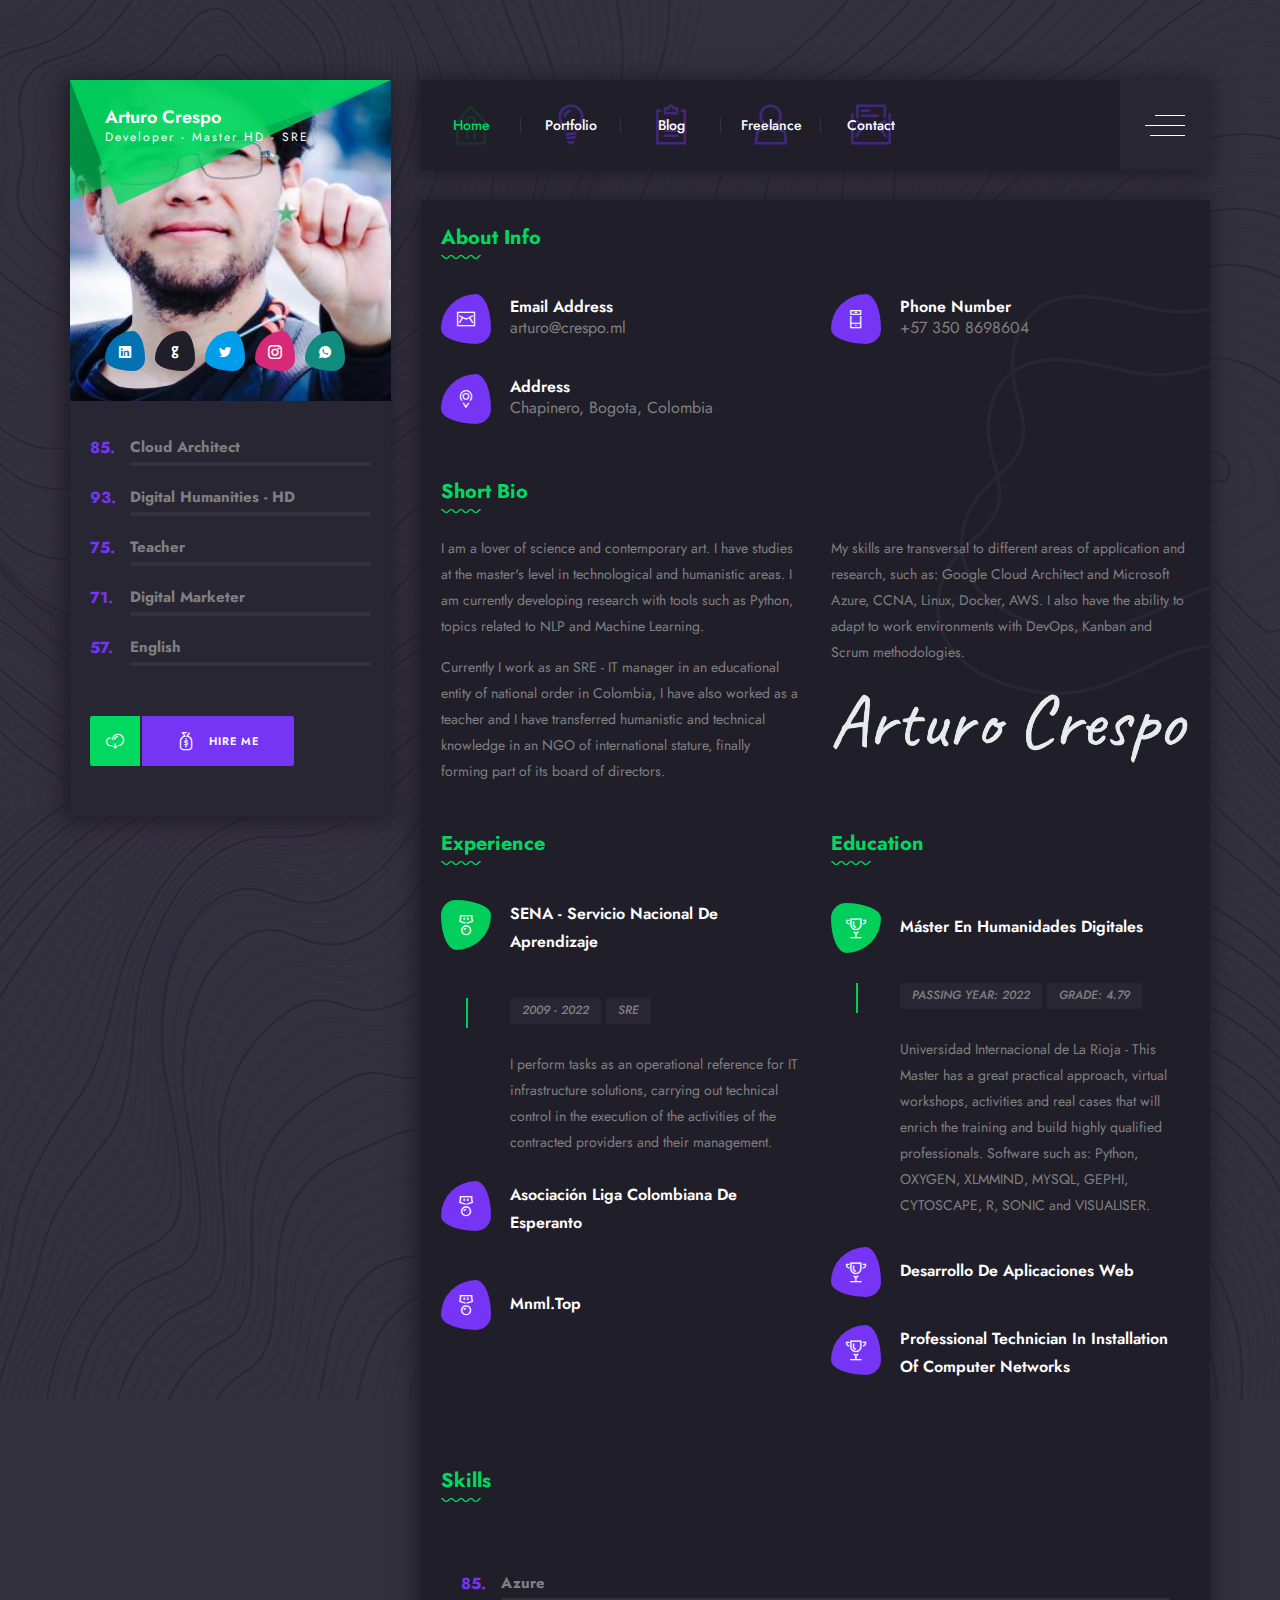
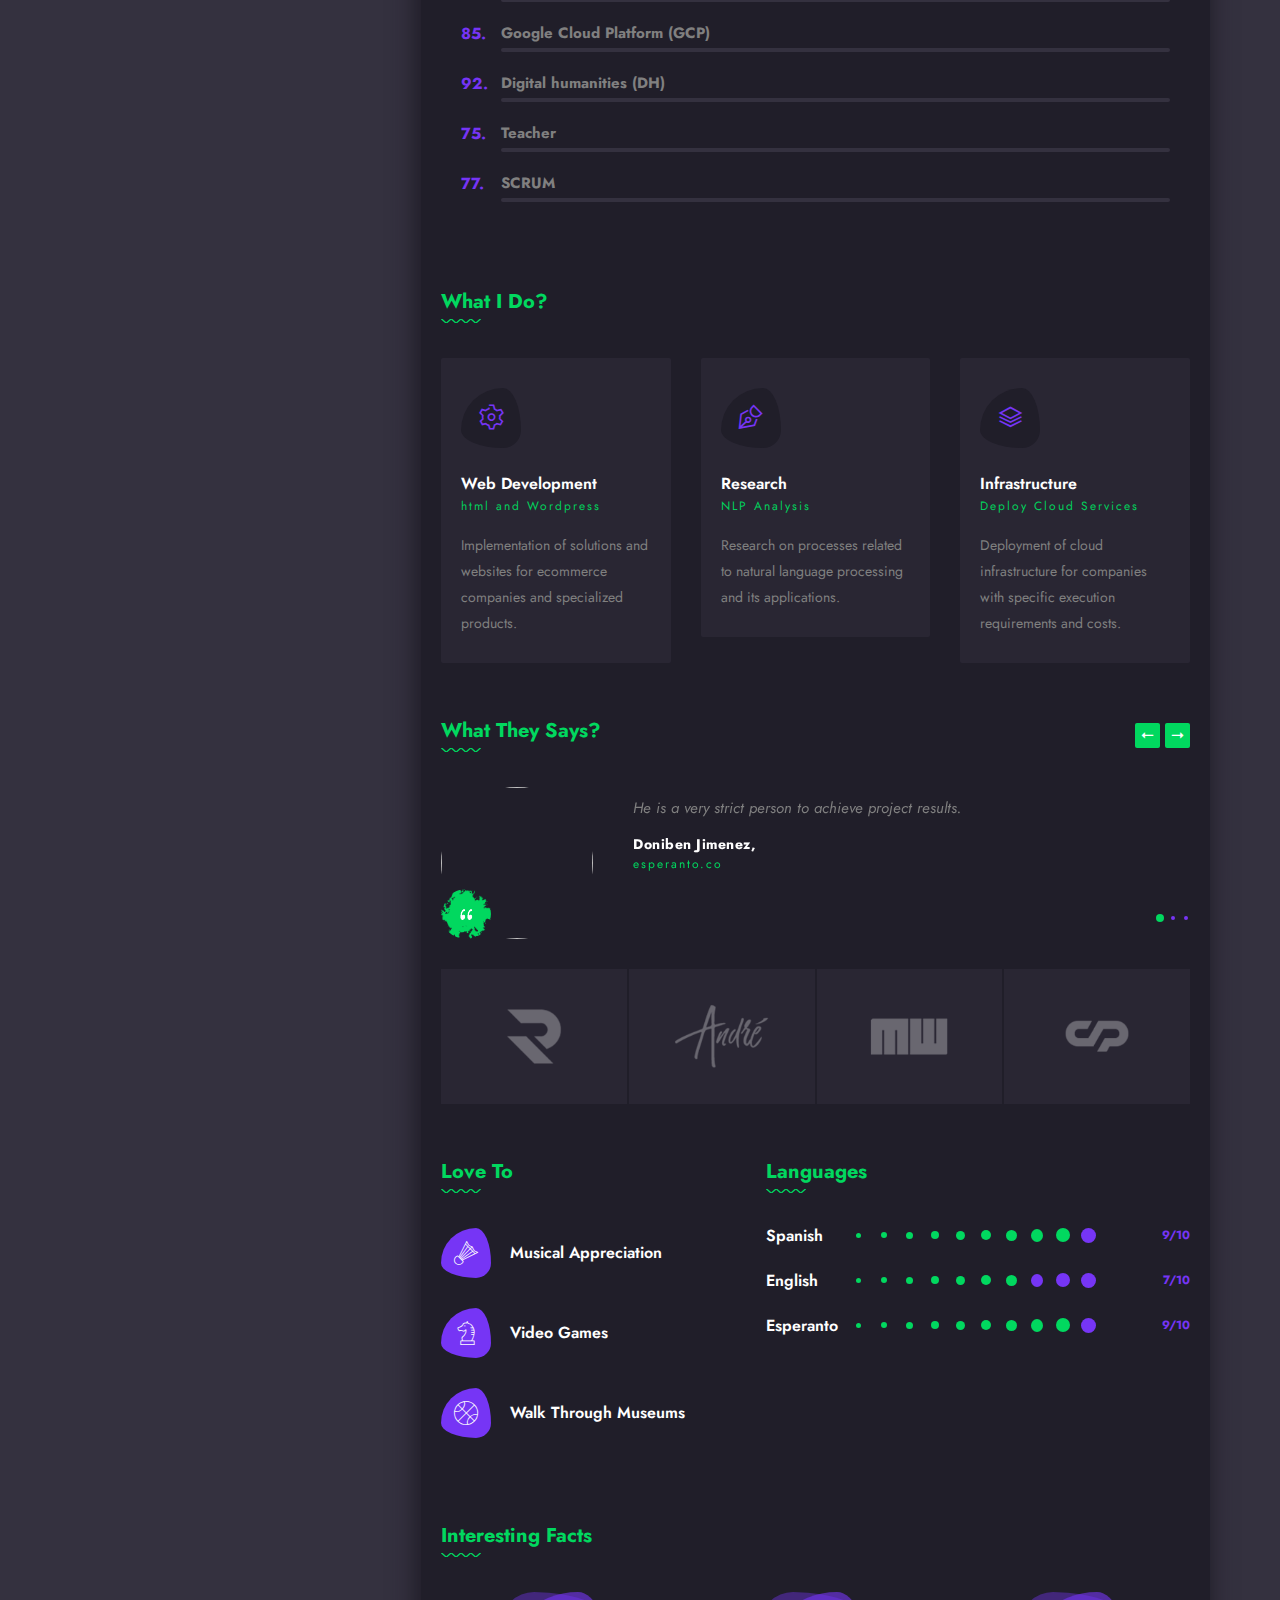
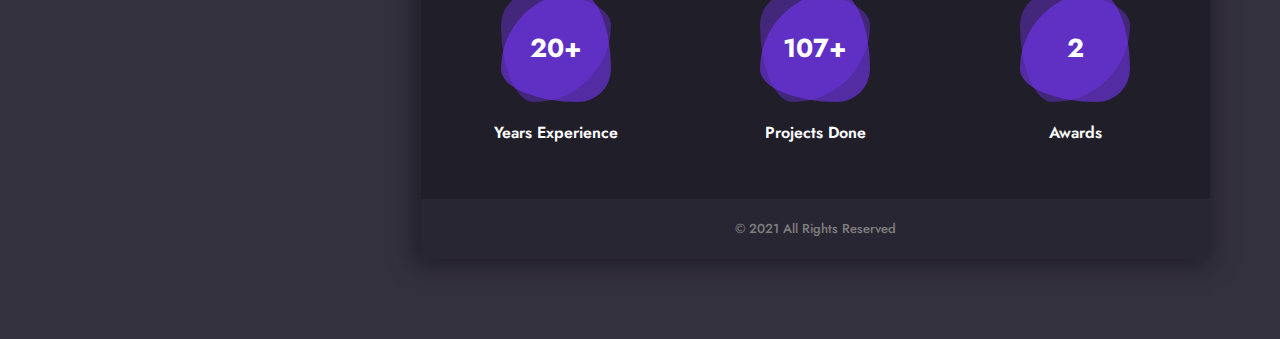
==== index.html @ e8191301 "tria" ====
<!DOCTYPE html>
<html lang="en">

<head>
    <title>Arturo Crespo - Resume - CV</title>
    <meta charset="UTF-8">
    <meta name="viewport" content="width=device-width">
    <meta name="description"
        content="Curriculum Vitae of Arturo Crespo, lover of popular science, the humanities and the social sciences; enthusiastic about teaching and pedagogy. Interested in contemporary art and its development in electronic media. Esperanto learning enthusiast. Every day I explore about: technology, music, auteur cinema, marketing and minimalism. Fascinated by all topics related to astronomy.">
    <meta name="robots" content="follow, index, max-snippet:-1, max-video-preview:-1, max-image-preview:large" />
    <meta property="og:locale" content="en" />
    <meta property="og:type" content="profile" />
    <meta property="og:title" content="Arturo Crespo - Resume - CV" />
    <meta property="og:description" content="Curriculum Vitae of Arturo Crespo, lover of popular science" />
    <meta property="og:url" content="https://arturocrespo.com" />
    <meta property="og:site_name" content="arturocrespo.com" />
    <meta property="profile:username" content="arthurocrates" />
    <meta property="profile:first_name" content="Arturo" />
    <meta property="og:updated_time" content="2021-12-30T19:10:30-05:00" />
    <meta property="og:image" content="https://arturocrespo.com/assets/images/home_01/arturocrespo.jpg" />
    <meta property="og:image:secure_url" content="https://arturocrespo.com/assets/images/home_01/arturocrespo.jpg" />
    <meta property="og:image:width" content="720" />
    <meta property="og:image:height" content="960" />
    <meta property="og:image:alt" content="Arturo Crespo" />
    <meta property="og:image:type" content="image/jpeg" />
    <meta name="twitter:card" content="summary_large_image" />
    <meta name="twitter:title" content="Arturo Crespo - Resume - CV" />
    <meta name="twitter:description" content="Curriculum Vitae of Arturo Crespo, lover of popular science" />
    <meta name="twitter:site" content="@arthurocrates" />
    <meta name="twitter:creator" content="@arthurocrates" />
    <meta name="twitter:image" content="https://arturocrespo.com/assets/images/home_01/arturocrespo.jpg" />
    <meta name="twitter:label1" content="Tiempo de lectura" />
    <meta name="twitter:data1" content="3 minutos" />

    <!-- Start Include All CSS -->
    <link rel="stylesheet" href="assets/css/bootstrap.css" />
    <link rel="stylesheet" href="assets/css/animate.css" />
    <link rel="stylesheet" href="assets/css/stroke-gap-icons.css" />
    <link rel="stylesheet" href="assets/css/icofont.css" />
    <link rel="stylesheet" href="assets/css/flaticon.css" />
    <link rel="stylesheet" href="assets/css/Interest.css">
    <link rel="stylesheet" href="assets/css/owl.carousel.min.css">
    <link rel="stylesheet" href="assets/css/owl.theme.default.min.css">
    <link rel="stylesheet" href="assets/css/lightslider.css">
    <link rel="stylesheet" href="assets/css/jquery.mCustomScrollbar.css">
    <link rel="stylesheet" href="assets/css/preset.css" />
    <link rel="stylesheet" href="assets/css/ignore_for_wp.css" />
    <link rel="stylesheet" href="assets/css/theme.css" />
    <link rel="stylesheet" href="assets/css/responsive.css" />
    <link rel="stylesheet" href="assets/css/light.css" />
    <!-- End Include All CSS -->

    <!-- Favicon Icon -->
    <link rel="icon" type="image/png" href="assets/images/favicon.png">
    <!-- Favicon Icon -->
</head>

<body class="dark">
    <div class="container">
        <div class="row">
            <div class="col-lg-4 profileColumn">
                <div class="profileSidebar">
                    <div class="psHeader">
                        <svg preserveAspectRatio="none" viewBox="0 0 100 100">
                            <polygon points="0 20, 100 20, 0 100" opacity=".65"></polygon>
                        </svg>
                        <svg class="svg2" preserveAspectRatio="none" viewBox="0 0 100 120">
                            <polygon points="0 20, 100 20, 15 120" opacity=".8"></polygon>
                        </svg>
                        <div class="psContent">
                            <h3>Arturo Crespo</h3>
                            <span>Developer - Master HD - SRE</span>
                        </div>
                    </div>
                    <div class="psPhoto">
                        <img src="assets/images/home_01/arturocrespo.jpg" alt="Arturo Crespo" />
                        <div class="psSocial">
                            <a href="https://linkedin.com/in/arthurocrates" target="_blank" class="lin"><i
                                    class="icofont-linkedin"></i></a>
                            <a href="https://github.com/arthurocrates" target="_blank" class="git"><i
                                    class="icofont-github"></i></a>
                            <a href="https://twitter.com/arthurocrates" target="_blank" class="twi"><i
                                    class="icofont-twitter"></i></a>
                            <a href="https://instagram.com/arthurocrates" target="_blank" class="ins"><i
                                    class="icofont-instagram"></i></a>
                            <a href="https://wa.me/573508698604?text=Hola,%20si%20quiero%20que%20hablemos"
                                target="_blank" class="wapp"><i class="icofont-whatsapp"></i></a>
                        </div>
                    </div>
                    <div class="psSkills">
                        <div class="pssBox" data-count="85">
                            <div class="pssbCount">85.</div>
                            <h5>Cloud Architect</h5>
                            <div class="pssbBars">
                                <div class="pssbBar" style="width: 0%;"></div>
                            </div>
                        </div>
                        <div class="pssBox" data-count="93">
                            <div class="pssbCount">93.</div>
                            <h5>Digital Humanities - HD</h5>
                            <div class="pssbBars">
                                <div class="pssbBar gr2" style="width: 0%;"></div>
                            </div>
                        </div>
                        <div class="pssBox" data-count="75">
                            <div class="pssbCount">75.</div>
                            <h5>Teacher</h5>
                            <div class="pssbBars">
                                <div class="pssbBar gr3" style="width: 0%;"></div>
                            </div>
                        </div>
                        <div class="pssBox" data-count="71">
                            <div class="pssbCount">71.</div>
                            <h5>Digital Marketer</h5>
                            <div class="pssbBars">
                                <div class="pssbBar gr2" style="width: 0%;"></div>
                            </div>
                        </div>
                        <div class="pssBox" data-count="57">
                            <div class="pssbCount">57.</div>
                            <h5>English</h5>
                            <div class="pssbBars">
                                <div class="pssbBar gr2" style="width: 0%;"></div>
                            </div>
                        </div>
                    </div>
                    <div class="psFooter">
                        <a href="javascript:if(window.print)window.print()"
                            class="btt_btn only_icon btt_reverse"><span><i
                                    class="icon icon-DownloadCloud"></i></span></a>
                        <a href="https://wa.me/573508698604?text=Hola,%20si%20quiero%20que%20hablemos"
                            class="btt_btn contact_me"><span><i class="icon icon-Bag"></i>
                                Hire Me</span></a>
                    </div>
                </div>
            </div>
            <div class="col-lg-8 contentColumn" id="tabContainer">
                <header class="header clearfix">
                    <a href="javascript:void(0)" class="menu_btn"><i class="icofont-navigation-menu"></i>Menu</a>
                    <nav class="mainMenu">
                        <ul class="clearfix" id="mainTab">
                            <li class="active"><a href="#home"><i class="icon icon-House"></i><span>Home</span></a></li>
                            <li><a href="#portfolio"><i class="icon icon-Bulb"></i><span>Portfolio</span></a></li>
                            <li><a href="#blog"><i class="icon icon-ClipboardText"></i><span>Blog</span></a></li>
                            <li><a href="#resume"><i class="icon icon-User"></i><span>Freelance</span></a></li>
                            <li><a href="#contact"><i class="icon icon-Imbox"></i><span>Contact</span></a></li>
                        </ul>
                    </nav>
                    <a href="#" class="sidebarToggler"><span><span></span><span></span><span></span></span></a>
                </header>
                <div class="sidebar">
                    <a href="javascript:void(0);" class="widget_closer"><i class="icofont-close-line"></i></a>
                    <div class="row">
                        <div class="col-lg-12">
                            <h2 class="sectionTitle">Menu</h2>
                        </div>
                    </div>
                    <div class="row">
                        <div class="col-lg-12">
                            <div class="row">
                                <div class="col-lg-6">
                                    <div class="icon_box_01">
                                        <i class="icon icon-Mail"></i>
                                        <h3>Email Address</h3>
                                        <p>arturo@crespo.ml</p>
                                    </div>
                                </div>
                                <div class="col-lg-6">
                                    <div class="icon_box_01">
                                        <i class="icon icon-Phone"></i>
                                        <h3>Phone Number</h3>
                                        <p>+57 350 8698604</p>
                                    </div>
                                </div>
                                <div class="col-lg-6">
                                    <div class="icon_box_01">
                                        <i class="icon icon-Pointer"></i>
                                        <h3>Address</h3>
                                        <p><a href="https://goo.gl/maps/rAomtG4pdCFDCCyKA" target="_blank">Chapinero,
                                                Bogota, Colombia</a></p>
                                    </div>
                                </div>
                            </div>
                        </div>
                    </div>
                    <div class="row">
                        <div class="col-lg-12">
                            <h2 class="sectionTitle">About Info</h2>
                        </div>
                    </div>
                    <div class="row">
                        <div class="col-lg-12">
                            <div class="row">
                                <div class="col-lg-6">
                                    <div class="icon_box_01">
                                        <i class="icon icon-Mail"></i>
                                        <h3>Email Address</h3>
                                        <p>arturo@crespo.ml</p>
                                    </div>
                                </div>
                                <div class="col-lg-6">
                                    <div class="icon_box_01">
                                        <i class="icon icon-Phone"></i>
                                        <h3>Phone Number</h3>
                                        <p>+57 350 8698604</p>
                                    </div>
                                </div>
                                <div class="col-lg-6">
                                    <div class="icon_box_01">
                                        <i class="icon icon-Pointer"></i>
                                        <h3>Address</h3>
                                        <p><a href="https://goo.gl/maps/rAomtG4pdCFDCCyKA" target="_blank">Chapinero,
                                                Bogota, Colombia</a></p>
                                    </div>
                                </div>
                            </div>
                        </div>
                    </div>
                    <div class="widget">
                        <h3 class="widget_title">Tags</h3>
                        <div class="tabclouds">
                            <a href="#">Web Design</a>
                            <a href="#">Development</a>
                            <a href="#">CSS</a>
                            <a href="#">Studio</a>
                            <a href="#">Award</a>
                            <a href="#">Mobile</a>
                            <a href="#">IOS</a>
                            <a href="#">UI / UX</a>
                            <a href="#">Portfolio</a>
                        </div>
                    </div>
                </div>
                <div class="sidebarOverlay"></div>
                <div class="bodyContent" id="home">
                    <div class="pageCointainer">
                        <section class="comonSection aboutSection">
                            <div class="container-fluid">
                                <div class="row">
                                    <div class="col-lg-12">
                                        <h2 class="sectionTitle">About Info</h2>
                                    </div>
                                </div>
                                <div class="row">
                                    <div class="col-lg-12">
                                        <div class="row">
                                            <div class="col-lg-6">
                                                <div class="icon_box_01">
                                                    <i class="icon icon-Mail"></i>
                                                    <h3>Email Address</h3>
                                                    <p>arturo@crespo.ml</p>
                                                </div>
                                            </div>
                                            <div class="col-lg-6">
                                                <div class="icon_box_01">
                                                    <i class="icon icon-Phone"></i>
                                                    <h3>Phone Number</h3>
                                                    <p>+57 350 8698604</p>
                                                </div>
                                            </div>
                                            <div class="col-lg-6">
                                                <div class="icon_box_01">
                                                    <i class="icon icon-Pointer"></i>
                                                    <h3>Address</h3>
                                                    <p><a href="https://goo.gl/maps/rAomtG4pdCFDCCyKA"
                                                            target="_blank">Chapinero, Bogota, Colombia</a></p>
                                                </div>
                                            </div>
                                        </div>
                                    </div>
                                </div>
                                <div class="row mt30">
                                    <div class="col-lg-12">
                                        <h2 class="sectionTitle mb22">Short Bio</h2>
                                    </div>
                                </div>
                                <div class="row">
                                    <div class="col-lg-6">
                                        <div class="abContent">
                                            <p>
                                                I am a lover of science and contemporary art. I have studies at the
                                                master's level in technological and humanistic areas. I am currently
                                                developing research with tools such as Python, topics related to NLP and
                                                Machine Learning.
                                            </p>
                                            <p>
                                                Currently I work as an SRE - IT manager in an educational entity of
                                                national order in Colombia, I have also worked as a teacher and I have
                                                transferred humanistic and technical knowledge in an NGO of
                                                international stature, finally forming part of its board of directors.
                                            </p>
                                        </div>
                                    </div>
                                    <div class="col-lg-6">
                                        <div class="abContent">
                                            <p class="mb27">
                                                My skills are transversal to different areas of application and
                                                research, such as: Google Cloud Architect and Microsoft Azure, CCNA,
                                                Linux, Docker, AWS. I also have the ability to adapt to work
                                                environments with DevOps, Kanban and Scrum methodologies.
                                            </p>
                                            <img class="signImg" src="assets/images/home_01/signo.png"
                                                alt="Arturo Crespo- Signo" />
                                        </div>
                                    </div>
                                </div>
                                <div class="row mt52">
                                    <div class="col-lg-6">
                                        <h2 class="sectionTitle">Experience</h2>
                                        <div class="kr-accordion" id="edication_accordion">
                                            <div class="card">
                                                <div class="card-header" id="ea_01">
                                                    <h2 class="mb-0">
                                                        <a class="" href="#" data-toggle="collapse"
                                                            data-target="#ea_col_01" aria-expanded="true"
                                                            aria-controls="ea_col_01">
                                                            <i class="icon icon-Medal"></i>
                                                            <span>SENA - Servicio Nacional de Aprendizaje</span>
                                                        </a>
                                                    </h2>
                                                </div>
                                                <div id="ea_col_01" class="collapse show" aria-labelledby="ea_01"
                                                    data-parent="#edication_accordion">
                                                    <div class="card-body">
                                                        <div class="ac_meta"><span>2009 - 2022</span><span>SRE</span>
                                                        </div>
                                                        I perform tasks as an operational reference for IT
                                                        infrastructure solutions, carrying out technical control in the
                                                        execution of the activities of the contracted providers and
                                                        their management.
                                                    </div>
                                                </div>
                                            </div>
                                            <div class="card">
                                                <div class="card-header" id="ea_02">
                                                    <h2 class="mb-0">
                                                        <a class="collapsed" href="#" data-toggle="collapse"
                                                            data-target="#ea_col_02" aria-expanded="false"
                                                            aria-controls="ea_col_02">
                                                            <i class="icon icon-Medal"></i>
                                                            <span>Asociación Liga Colombiana de Esperanto</span>
                                                        </a>
                                                    </h2>
                                                </div>
                                                <div id="ea_col_02" class="collapse" aria-labelledby="ea_02"
                                                    data-parent="#edication_accordion">
                                                    <div class="card-body">
                                                        <div class="ac_meta"><span>2016 - 2022</span><span>Teacher -
                                                                Consultant</span></div>
                                                        In this NGO he carried out work in the training area designing
                                                        and improving the curricular structure of our courses, also and
                                                        from the same period as I advise the technological component in
                                                        projects and the administrative organization.
                                                    </div>
                                                </div>
                                            </div>
                                            <div class="card">
                                                <div class="card-header" id="ea_03">
                                                    <h2 class="mb-0">
                                                        <a class="collapsed" href="#" data-toggle="collapse"
                                                            data-target="#ea_col_03" aria-expanded="false"
                                                            aria-controls="ea_col_03">
                                                            <i class="icon icon-Medal"></i>
                                                            <span>mnml.top</span>
                                                        </a>
                                                    </h2>
                                                </div>
                                                <div id="ea_col_03" class="collapse" aria-labelledby="ea_01"
                                                    data-parent="#edication_accordion">
                                                    <div class="card-body">
                                                        <div class="ac_meta"><span>2016 - 2022</span><span>Marketing
                                                                Consultant</span></div>
                                                        I consult and monitor projects with advanced tools and implement
                                                        products such as CRM and marketing tools such as Mautic using
                                                        AWS, Azure, Oracle Cloud, AI and Machine Learning technologies.
                                                    </div>
                                                </div>
                                            </div>
                                        </div>
                                    </div>
                                    <div class="col-lg-6">
                                        <h2 class="sectionTitle">Education</h2>
                                        <div class="kr-accordion" id="exps_accordion">
                                            <div class="card">
                                                <div class="card-header" id="ex_01">
                                                    <h2 class="mb-0">
                                                        <a class="" href="#" data-toggle="collapse"
                                                            data-target="#ex_col_01" aria-expanded="true"
                                                            aria-controls="ex_col_01">
                                                            <i class="icon icon-Cup"></i>
                                                            <span>Máster en Humanidades Digitales</span>
                                                        </a>
                                                    </h2>
                                                </div>
                                                <div id="ex_col_01" class="collapse show" aria-labelledby="ex_01"
                                                    data-parent="#exps_accordion">
                                                    <div class="card-body">
                                                        <div class="ac_meta"><span>Passing Year: 2022</span><span>Grade:
                                                                4.79</span></div>
                                                        Universidad Internacional de La Rioja - This Master has a great
                                                        practical approach, virtual workshops, activities and real cases
                                                        that will enrich the training and build highly qualified
                                                        professionals. Software such as: Python, OXYGEN, XLMMIND, MYSQL,
                                                        GEPHI, CYTOSCAPE, R, SONIC and VISUALISER.
                                                    </div>
                                                </div>
                                            </div>
                                            <div class="card">
                                                <div class="card-header" id="ex_02">
                                                    <h2 class="mb-0">
                                                        <a class="collapsed" href="#" data-toggle="collapse"
                                                            data-target="#ex_col_02" aria-expanded="false"
                                                            aria-controls="ex_col_02">
                                                            <i class="icon icon-Cup"></i>
                                                            <span>Desarrollo de Aplicaciones Web</span>
                                                        </a>
                                                    </h2>
                                                </div>
                                                <div id="ex_col_02" class="collapse" aria-labelledby="ex_02"
                                                    data-parent="#exps_accordion">
                                                    <div class="card-body">
                                                        <div class="ac_meta"><span>Passing Year: 2022</span><span>Grade:
                                                                4.57</span></div>
                                                        Maintain and optimize websites, develop Back-End applications
                                                        and ensure their operation. In addition, it handles different
                                                        operating systems and programming languages.
                                                    </div>
                                                </div>
                                            </div>
                                            <div class="card">
                                                <div class="card-header" id="ex_03">
                                                    <h2 class="mb-0">
                                                        <a class="collapsed" href="#" data-toggle="collapse"
                                                            data-target="#ex_col_03" aria-expanded="false"
                                                            aria-controls="ex_col_03">
                                                            <i class="icon icon-Cup"></i>
                                                            <span>Professional Technician in Installation of Computer
                                                                Networks</span>
                                                        </a>
                                                    </h2>
                                                </div>
                                                <div id="ex_col_03" class="collapse" aria-labelledby="ex_01"
                                                    data-parent="#exps_accordion">
                                                    <div class="card-body">
                                                        <div class="ac_meta"><span>Passing Year: 2006</span><span>Grade:
                                                                4.57</span></div>
                                                        Installation and administration of IT solutions for
                                                        telecommunications networks, focused on the optimization and
                                                        security procedures included in the CCNA certification.
                                                    </div>
                                                </div>
                                            </div>
                                        </div>
                                    </div>
                                </div>
                                <div class="row mt52">
                                    <div class="col-lg-12">
                                        <h2 class="sectionTitle">Skills</h2>
                                    </div>
                                </div>
                                <div class="psSkills">
                                    <div class="pssBox" data-count="85">
                                        <div class="pssbCount">85.</div>
                                        <h5>Azure</h5>
                                        <div class="pssbBars">
                                            <div class="pssbBar" style="width: 0%;"></div>
                                        </div>
                                    </div>
                                    <div class="pssBox" data-count="85">
                                        <div class="pssbCount">85.</div>
                                        <h5>Google Cloud Platform (GCP)</h5>
                                        <div class="pssbBars">
                                            <div class="pssbBar" style="width: 0%;"></div>
                                        </div>
                                    </div>
                                    <div class="pssBox" data-count="92">
                                        <div class="pssbCount">92.</div>
                                        <h5>Digital humanities (DH)</h5>
                                        <div class="pssbBars">
                                            <div class="pssbBar gr2" style="width: 0%;"></div>
                                        </div>
                                    </div>
                                    <div class="pssBox" data-count="75">
                                        <div class="pssbCount">75.</div>
                                        <h5>Teacher</h5>
                                        <div class="pssbBars">
                                            <div class="pssbBar gr3" style="width: 0%;"></div>
                                        </div>
                                    </div>
                                    <div class="pssBox" data-count="77">
                                        <div class="pssbCount">77.</div>
                                        <h5>SCRUM</h5>
                                        <div class="pssbBars">
                                            <div class="pssbBar gr3" style="width: 0%;"></div>
                                        </div>
                                    </div>
                                </div>
                                <div class="row mt52">
                                    <div class="col-lg-12">
                                        <h2 class="sectionTitle">What I Do?</h2>
                                    </div>
                                </div>
                                <div class="row itemMb30">
                                    <div class="col-lg-4">
                                        <div class="icon_box_02">
                                            <div class="i_div">
                                                <i class="icon icon-Settings"></i>
                                            </div>
                                            <h3><a href="javascript:void(0);">Web Development</a></h3>
                                            <h5>html and Wordpress</h5>
                                            <p>
                                                Implementation of solutions and websites for ecommerce companies and
                                                specialized
                                                products.
                                            </p>
                                        </div>
                                    </div>
                                    <div class="col-lg-4">
                                        <div class="icon_box_02">
                                            <div class="i_div">
                                                <i class="icon icon-Pen"></i>
                                            </div>
                                            <h3><a href="javascript:void(0);">Research</a></h3>
                                            <h5>NLP Analysis</h5>
                                            <p>
                                                Research on processes related to natural language processing and its
                                                applications.
                                            </p>
                                        </div>
                                    </div>
                                    <div class="col-lg-4">
                                        <div class="icon_box_02">
                                            <div class="i_div">
                                                <i class="icon icon-Layers"></i>
                                            </div>
                                            <h3><a href="javascript:void(0);">Infrastructure</a></h3>
                                            <h5>Deploy Cloud Services</h5>
                                            <p>
                                                Deployment of cloud infrastructure for companies with specific execution
                                                requirements and costs.
                                            </p>
                                        </div>
                                    </div>
                                </div>
                                <div class="row mt30">
                                    <div class="col-lg-12">
                                        <h2 class="sectionTitle">What They Says?</h2>
                                    </div>
                                </div>
                                <div class="row">
                                    <div class="col-lg-12">
                                        <div class="testimonialSlider owl-carousel">
                                            <div class="singleTestimonial">
                                                <div class="testiImg">
                                                    <img src="https://png.pngtree.com/png-vector/20200329/ourlarge/pngtree-character-avatar-of-businessman-with-beard-png-image_2166772.jpg" alt="">
                                                    <span></span>
                                                </div>
                                                <div class="testicon">
                                                    <p>
                                                        He is a very strict person to achieve project results.
                                                    </p>
                                                    <div class="tesAuthor">
                                                        <h5>Doniben Jimenez,</h5>
                                                        <h6>esperanto.co</h6>
                                                    </div>
                                                </div>
                                            </div>
                                            <div class="singleTestimonial">
                                                <div class="testiImg">
                                                    <img src="https://png.pngtree.com/png-vector/20200329/ourlarge/pngtree-character-avatar-of-businessman-with-beard-png-image_2166772.jpg" alt="">
                                                    <span></span>
                                                </div>
                                                <div class="testicon">
                                                    <p>
                                                        His insight into our project substantially improved our results.
                                                    </p>
                                                    <div class="tesAuthor">
                                                        <h5>Andres,</h5>
                                                        <h6>ecoquim.com.co</h6>
                                                    </div>
                                                </div>
                                            </div>
                                            <div class="singleTestimonial">
                                                <div class="testiImg">
                                                    <img src="https://png.pngtree.com/png-vector/20200329/ourlarge/pngtree-character-avatar-of-businessman-with-beard-png-image_2166772.jpg" alt="">
                                                    <span></span>
                                                </div>
                                                <div class="testicon">
                                                    <p>
                                                        Arturo is a very methodical person in his work, he always does
                                                        his job well in the most efficient way.
                                                    </p>
                                                    <div class="tesAuthor">
                                                        <h5>José David Forero Cañón,</h5>
                                                        <h6>idemia.com</h6>
                                                    </div>
                                                </div>
                                            </div>
                                        </div>
                                    </div>
                                </div>
                                <div class="row mt30">
                                    <div class="col-lg-12">
                                        <div class="clientSlider owl-carousel">
                                            <div class="sliderItem">
                                                <a href="javascript:void(0);">
                                                    <img src="assets/images/client/8.png" alt="Client" />
                                                </a>
                                            </div>
                                            <div class="sliderItem">
                                                <a href="javascript:void(0);">
                                                    <img src="assets/images/client/9.png" alt="Client" />
                                                </a>
                                            </div>
                                            <div class="sliderItem">
                                                <a href="javascript:void(0);">
                                                    <img src="assets/images/client/10.png" alt="Client" />
                                                </a>
                                            </div>
                                            <div class="sliderItem">
                                                <a href="javascript:void(0);">
                                                    <img src="assets/images/client/11.png" alt="Client" />
                                                </a>
                                            </div>
                                            <div class="sliderItem">
                                                <a href="javascript:void(0);">
                                                    <img src="assets/images/client/12.png" alt="Client" />
                                                </a>
                                            </div>
                                        </div>
                                    </div>
                                </div>
                                <div class="row mt60">
                                    <div class="col-lg-5">
                                        <h2 class="sectionTitle">Love To</h2>
                                        <div class="singleInt">
                                            <i class="interest-badminton"></i>
                                            <h3>Musical appreciation</h3>
                                        </div>
                                        <div class="singleInt">
                                            <i class="interest-knight"></i>
                                            <h3>Video Games</h3>
                                        </div>
                                        <div class="singleInt">
                                            <i class="interest-basketball"></i>
                                            <h3>Walk through museums</h3>
                                        </div>
                                    </div>
                                    <div class="col-lg-7">
                                        <h2 class="sectionTitle">Languages</h2>
                                        <div class="languageDiv">
                                            <div class="ldInner profLevel9">
                                                <h5>Spanish</h5>
                                                <span></span><span></span><span></span><span></span><span></span>
                                                <span></span><span></span><span></span><span></span><span></span>
                                                <i>9/10</i>
                                            </div>
                                            <div class="ldInner profLevel7">
                                                <h5>English</h5>
                                                <span></span><span></span><span></span><span></span><span></span>
                                                <span></span><span></span><span></span><span></span><span></span>
                                                <i>7/10</i>
                                            </div>
                                            <div class="ldInner profLevel9">
                                                <h5>Esperanto</h5>
                                                <span></span><span></span><span></span><span></span><span></span>
                                                <span></span><span></span><span></span><span></span><span></span>
                                                <i>9/10</i>
                                            </div>
                                        </div>
                                    </div>
                                </div>
                                <div class="row mt60">
                                    <div class="col-lg-12">
                                        <h2 class="sectionTitle">Interesting Facts</h2>
                                    </div>
                                </div>
                                <div class="row mb30">
                                    <div class="col-lg-4">
                                        <div class="icon_box_03 text-center hasCounter" data-count="20">
                                            <div class="icon_div">
                                                <i><span class="counter">20</span>+</i>
                                            </div>
                                            <h5>Years Experience</h5>
                                        </div>
                                    </div>
                                    <div class="col-lg-4">
                                        <div class="icon_box_03 text-center hasCounter" data-count="107">
                                            <div class="icon_div">
                                                <i><span class="counter">107</span>+</i>
                                            </div>
                                            <h5>Projects Done</h5>
                                        </div>
                                    </div>
                                    <div class="col-lg-4">
                                        <div class="icon_box_03 text-center hasCounter" data-count="2">
                                            <div class="icon_div">
                                                <i><span class="counter">2</i>
                                            </div>
                                            <h5>Awards</h5>
                                        </div>
                                    </div>
                                </div>
                            </div>
                        </section>
                        <footer class="footer">
                            <div class="container-fluid">
                                <div class="row">
                                    <div class="col-lg-12 text-center">
                                        <div class="copyRight">&copy; 2021 All Rights Reserved</div>
                                    </div>
                                </div>
                            </div>
                        </footer>
                    </div>
                </div>
                <div class="bodyContent" id="resume">
                    <div class="pageCointainer">
                        <section class="comonSection resumeSection">
                            <div class="container-fluid">
                                <div class="row">
                                    <div class="col-lg-12">
                                        <h2 class="sectionTitle">Freelance</h2>
                                    </div>
                                </div>
                                <div class="row">
                                    <div class="col-lg-4">
                                        <div class="pricingTable text-center">
                                            <i class="icon icon-Car"></i>
                                            <h5>Starter Package</h5>
                                            <p>
                                                Suitable for small business or Organizations.
                                            </p>
                                            <h2>$27.00</h2>
                                            <h6>per project</h6>
                                            <a href="contact.html" class="btt_link"><i
                                                    class="icon icon-OpenedLock"></i><span>Let's Start</span></a>
                                        </div>
                                    </div>
                                    <div class="col-lg-4">
                                        <div class="pricingTable text-center">
                                            <i class="icon icon-Truck"></i>
                                            <h5>Business Package</h5>
                                            <p>
                                                Suitable for medium business or Organizations.
                                            </p>
                                            <h2>$47.00</h2>
                                            <h6>per project</h6>
                                            <a href="contact.html" class="btt_link"><i
                                                    class="icon icon-OpenedLock"></i><span>Let's Start</span></a>
                                        </div>
                                    </div>
                                    <div class="col-lg-4">
                                        <div class="pricingTable text-center">
                                            <i class="icon icon-BigTruck"></i>
                                            <h5>Pro Package</h5>
                                            <p>
                                                Suitable for any business or Organizations.
                                            </p>
                                            <h2>$97.00</h2>
                                            <h6>per project</h6>
                                            <a href="contact.html" class="btt_link"><i
                                                    class="icon icon-OpenedLock"></i><span>Let's Start</span></a>
                                        </div>
                                    </div>
                                </div>
                            </div>
                        </section>
                        <footer class="footer">
                            <div class="container-fluid">
                                <div class="row">
                                    <div class="col-lg-12 text-center">
                                        <div class="copyRight">&copy; 2021 All Rights Reserved</div>
                                    </div>
                                </div>
                            </div>
                        </footer>
                    </div>
                </div>
                <div class="bodyContent" id="portfolio">
                    <div class="pageCointainer">
                        <section class="comonSection portfolioSection">
                            <div class="container-fluid">
                                <div class="row">
                                    <div class="col-lg-12">
                                        <h2 class="sectionTitle">Latest Projects</h2>
                                    </div>
                                </div>
                                <div class="row">
                                    <div class="col-lg-12">
                                        <ul class="filterUL">
                                            <li class="active filter" data-filter="all">All</li>
                                            <li class="filter" data-filter="dev">Development</li>
                                            <li class="filter" data-filter="graphic">Marketing</li>
                                            <li class="filter" data-filter="app">Docker</li>
                                        </ul>
                                    </div>
                                </div>
                                <div class="row" id="Grid">
                                    <div class="col-lg-4 folio_effect mix app">
                                        <div class="folio_item">
                                            <a href="single_folio.html" class="folio_item_thumbs">
                                                <div class="folio_stack">
                                                    <div class="folio_decoration"></div>
                                                    <div class="folio_decoration"></div>
                                                    <div class="folio_decoration"></div>
                                                    <div class="folio_decoration"></div>
                                                    <div class="folio_img_holder">
                                                        <img class="folio_img" src="assets/images/folio/4.jpg"
                                                            alt="Image">
                                                    </div>
                                                </div>
                                            </a>
                                            <div class="folio_content">
                                                <h3 class="folio_title"><a href="single_folio.html">Graphic App</a></h3>
                                                <p class="folio_cat"><a href="portfolio.html">App</a></p>
                                            </div>
                                        </div>
                                    </div>
                                    <div class="col-lg-4 folio_effect mix graphic">
                                        <div class="folio_item">
                                            <a href="single_folio.html" class="folio_item_thumbs">
                                                <div class="folio_stack">
                                                    <div class="folio_decoration"></div>
                                                    <div class="folio_decoration"></div>
                                                    <div class="folio_decoration"></div>
                                                    <div class="folio_decoration"></div>
                                                    <div class="folio_img_holder">
                                                        <img class="folio_img" src="assets/images/folio/5.jpg"
                                                            alt="Image">
                                                    </div>
                                                </div>
                                            </a>
                                            <div class="folio_content">
                                                <h3 class="folio_title"><a href="single_folio.html">Awesome
                                                        Illustration</a></h3>
                                                <p class="folio_cat"><a href="portfolio.html">UI/UX</a></p>
                                            </div>
                                        </div>
                                    </div>
                                    <div class="col-lg-4 folio_effect mix dev">
                                        <div class="folio_item">
                                            <a href="single_folio.html" class="folio_item_thumbs">
                                                <div class="folio_stack">
                                                    <div class="folio_decoration"></div>
                                                    <div class="folio_decoration"></div>
                                                    <div class="folio_decoration"></div>
                                                    <div class="folio_decoration"></div>
                                                    <div class="folio_img_holder">
                                                        <img class="folio_img" src="assets/images/folio/6.jpg"
                                                            alt="Image">
                                                    </div>
                                                </div>
                                            </a>
                                            <div class="folio_content">
                                                <h3 class="folio_title"><a href="single_folio.html">Frontend
                                                        Development</a></h3>
                                                <p class="folio_cat"><a href="portfolio.html">Development</a></p>
                                            </div>
                                        </div>
                                    </div>
                                </div>
                            </div>
                        </section>
                        <footer class="footer">
                            <div class="container-fluid">
                                <div class="row">
                                    <div class="col-lg-12 text-center">
                                        <div class="copyRight">&copy; 2021 All Rights Reserved</div>
                                    </div>
                                </div>
                            </div>
                        </footer>
                    </div>
                </div>
                <div class="bodyContent" id="blog">
                    <div class="pageCointainer">
                        <section class="comonSection blogSecion">
                            <div class="container-fluid">
                                <div class="row">
                                    <div class="col-lg-12">
                                        <h2 class="sectionTitle">Latest Posts</h2>
                                    </div>
                                </div>
                                <div class="row">
                                    <div class="col-lg-6">
                                        <div class="blogItem text-left">
                                            <div class="biThumb">
                                                <img src="assets/images/blog/2.jpg" alt="" />
                                                <div class="biMeta">
                                                    <a href="blog.html">Bellamy</a><a href="blog.html">02 Apr, 2021</a>
                                                </div>
                                            </div>
                                            <div class="biDetails">
                                                <h3><a href="single_blog.html">A Technology Success Story You'll Never
                                                        Believe</a></h3>
                                                <p>
                                                    Morbi ullamcorper vel nunc quis venenatis. Ut auctor dapibus
                                                    dignissim. Sed tincidunt non odio id dignissim donec.
                                                </p>
                                                <a href="single_blog.html" class="btt_link"><span>Read More</span></a>
                                                <span class="blogCount">02</span>
                                            </div>
                                        </div>
                                    </div>
                                    <div class="col-lg-6">
                                        <div class="blogItem text-left">
                                            <div class="biThumb">
                                                <img src="assets/images/blog/3.jpg" alt="" />
                                                <div class="biMeta">
                                                    <a href="blog.html">Bellamy</a><a href="blog.html">02 Apr, 2021</a>
                                                </div>
                                            </div>
                                            <div class="biDetails">
                                                <h3><a href="single_blog.html">The Worst Videos of All Time About
                                                        Technology</a></h3>
                                                <p>
                                                    Morbi ullamcorper vel nunc quis venenatis. Ut auctor dapibus
                                                    dignissim. Sed tincidunt non odio id dignissim donec.
                                                </p>
                                                <a href="single_blog.html" class="btt_link"><span>Read More</span></a>
                                                <span class="blogCount">03</span>
                                            </div>
                                        </div>
                                    </div>
                                    <div class="col-lg-6">
                                        <div class="blogItem text-left">
                                            <div class="biThumb">
                                                <img src="assets/images/blog/4.jpg" alt="" />
                                                <div class="biMeta">
                                                    <a href="blog.html">Bellamy</a><a href="blog.html">02 Apr, 2021</a>
                                                </div>
                                            </div>
                                            <div class="biDetails">
                                                <h3><a href="single_blog.html">20 Resources That'll Make You Better at
                                                        Technology</a></h3>
                                                <p>
                                                    Morbi ullamcorper vel nunc quis venenatis. Ut auctor dapibus
                                                    dignissim. Sed tincidunt non odio id dignissim donec.
                                                </p>
                                                <a href="single_blog.html" class="btt_link"><span>Read More</span></a>
                                                <span class="blogCount">04</span>
                                            </div>
                                        </div>
                                    </div>
                                </div>
                            </div>
                        </section>
                        <footer class="footer">
                            <div class="container-fluid">
                                <div class="row">
                                    <div class="col-lg-12 text-center">
                                        <div class="copyRight">&copy; 2021 All Rights Reserved</div>
                                    </div>
                                </div>
                            </div>
                        </footer>
                    </div>
                </div>
                <div class="bodyContent" id="contact">
                    <div class="pageCointainer">
                        <section class="comonSection contactSection">
                            <div class="container-fluid">
                                <div class="row">
                                    <div class="col-lg-12">
                                        <h2 class="sectionTitle">Contact Me</h2>
                                    </div>
                                </div>
                                <div class="row mb30">
                                    <div class="col-lg-8">
                                        <div class="contact_form">
                                            <script type="text/javascript"
                                                src="//kamp.mnml.app/form/generate.js?id=19"></script>
                                        </div>
                                    </div>
                                    <div class="col-lg-4">
                                        <div class="icon_box_01">
                                            <i class="icon icon-Mail"></i>
                                            <h3>Email Address</h3>
                                            <p>arturo@crespo.ml</p>
                                        </div>
                                        <div class="icon_box_01">
                                            <i class="icon icon-Phone"></i>
                                            <h3>Phone Number</h3>
                                            <p>+57 350 8698604</p>
                                        </div>
                                        <div class="icon_box_01 addrBox">
                                            <i class="icon icon-Pointer"></i>
                                            <h3>Address</h3>
                                            <p>Chapinero, Bogota
                                                Colombia
                                            </p>
                                        </div>
                                        <section class="comonSection mapSection mb30">
                                            <div class="map" id="map"></div>
                                        </section>
                                    </div>
                                </div>
                            </div>
                        </section>
                        <footer class="footer">
                            <div class="container-fluid">
                                <div class="row">
                                    <div class="col-lg-12 text-center">
                                        <div class="copyRight">&copy; 2021 All Rights Reserved</div>
                                    </div>
                                </div>
                            </div>
                        </footer>
                    </div>
                </div>
            </div>
        </div>
    </div>

    <!-- Bact To Top -->
    <a href="javascript:void(0);" id="backtotop"><i class="icofont-bubble-up"></i></a>
    <!-- Bact To Top -->

    <!-- Start Include All JS -->
    <script src="assets/js/jquery.js"></script>
    <script src="assets/js/bootstrap.min.js"></script>
    <script src="assets/js/jquery.appear.js"></script>
    <script src="assets/js/owl.carousel.min.js"></script>
    <script src="assets/js/mixer.js"></script>
    <script src="assets/js/lightslider.min.js"></script>
    <script src="https://maps.google.com/maps/api/js?key=AIzaSyBJtPMZ_LWZKuHTLq5o08KSncQufIhPU3o"></script>
    <script src="assets/js/gmaps.js"></script>
    <script src="assets/js/anime.min.js"></script>
    <script src="assets/js/folio.js"></script>
    <script src="assets/js/jquery.mCustomScrollbar.concat.min.js"></script>
    <script src="assets/js/jquery.easytabs.min.js"></script>
    <script src="assets/js/theme.js"></script>

    <script type="application/ld+json">
        {
        "@context": "https://schema.org/",
        "@type": "Person",
        "name": "Arturo Crespo",
        "url": "arturocrespo.com",
        "image": "https://arturocrespo.com/assets/images/home_01/arturocrespo.jpg",
        "sameAs": [
            "https://linkedin.com/in/arthurocrates",
            "https://github.com/arthurocrates"
        ],
        "jobTitle": "Developer - Master HD - SRE",
        "worksFor": {
            "@type": "Organization",
            "name": "mnml.top"
        }  
        }
        </script>
    <!-- End Include All JS -->
</body>

</html>
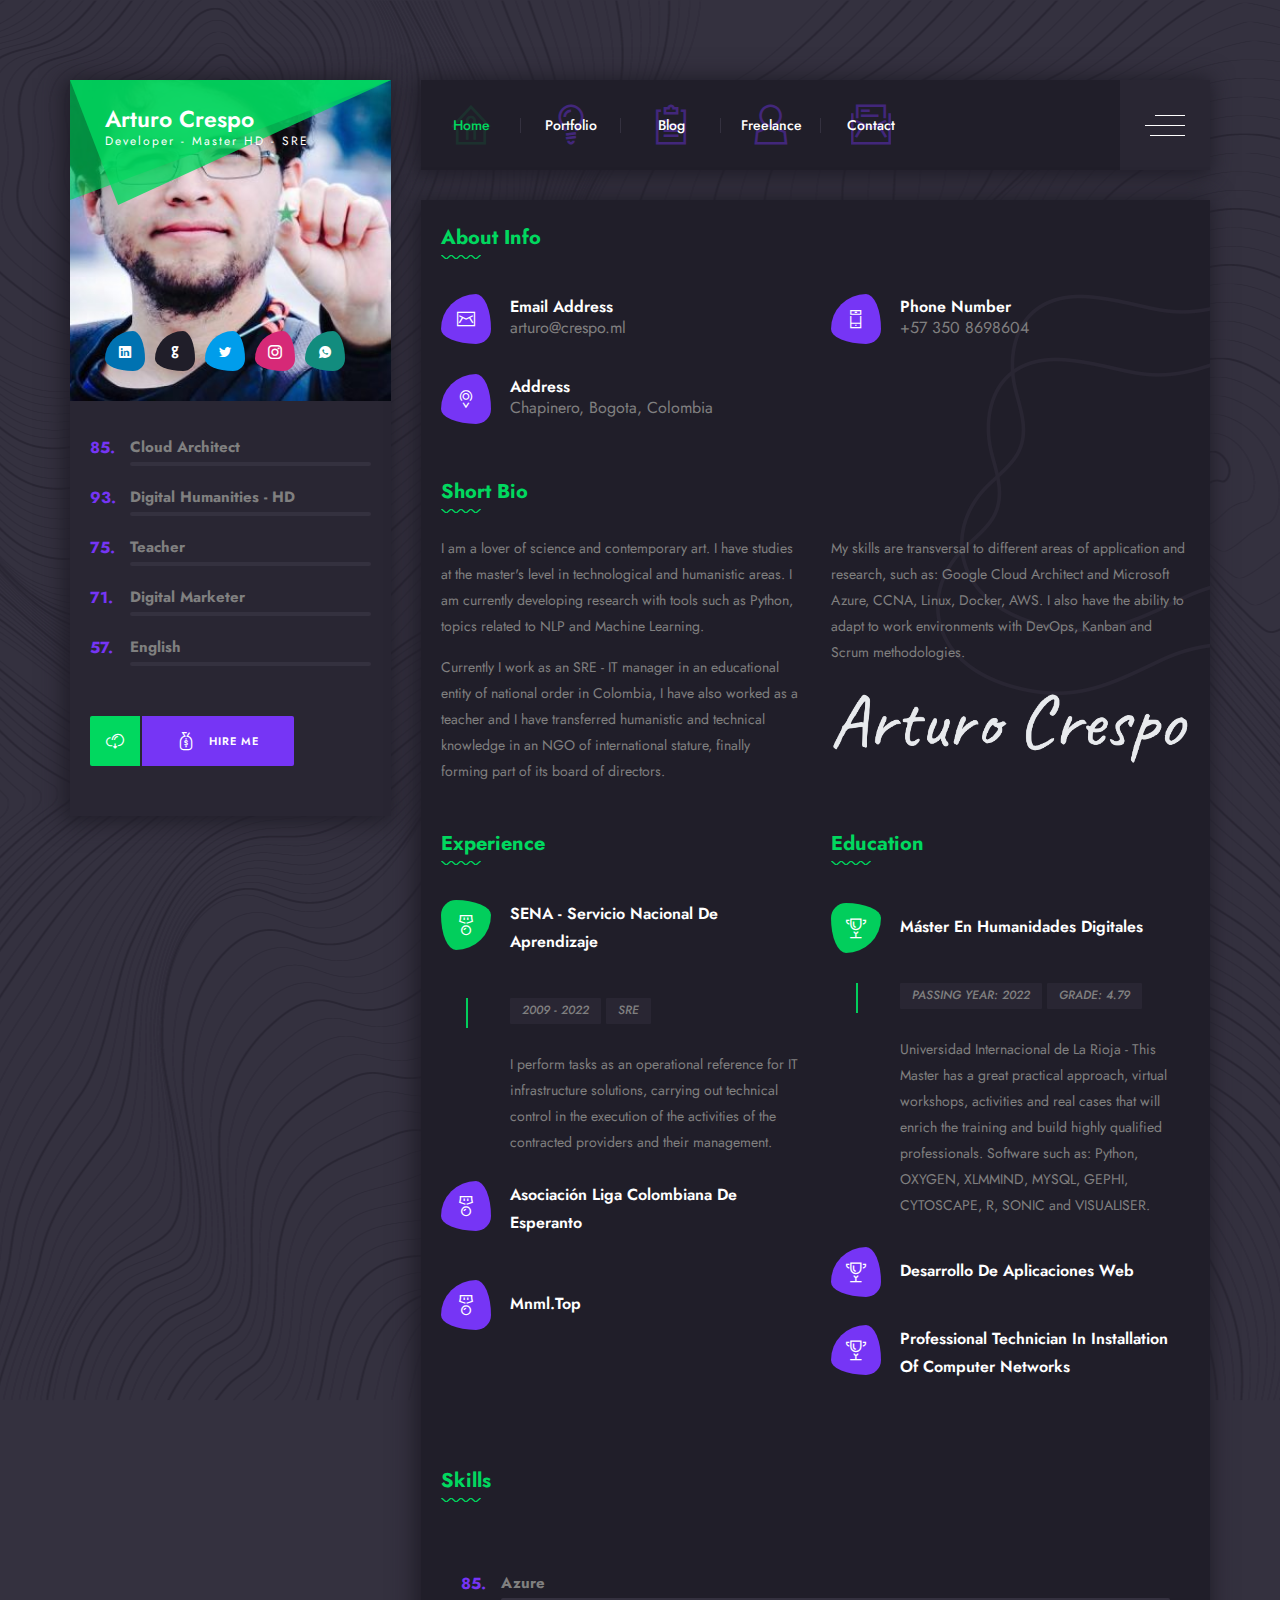
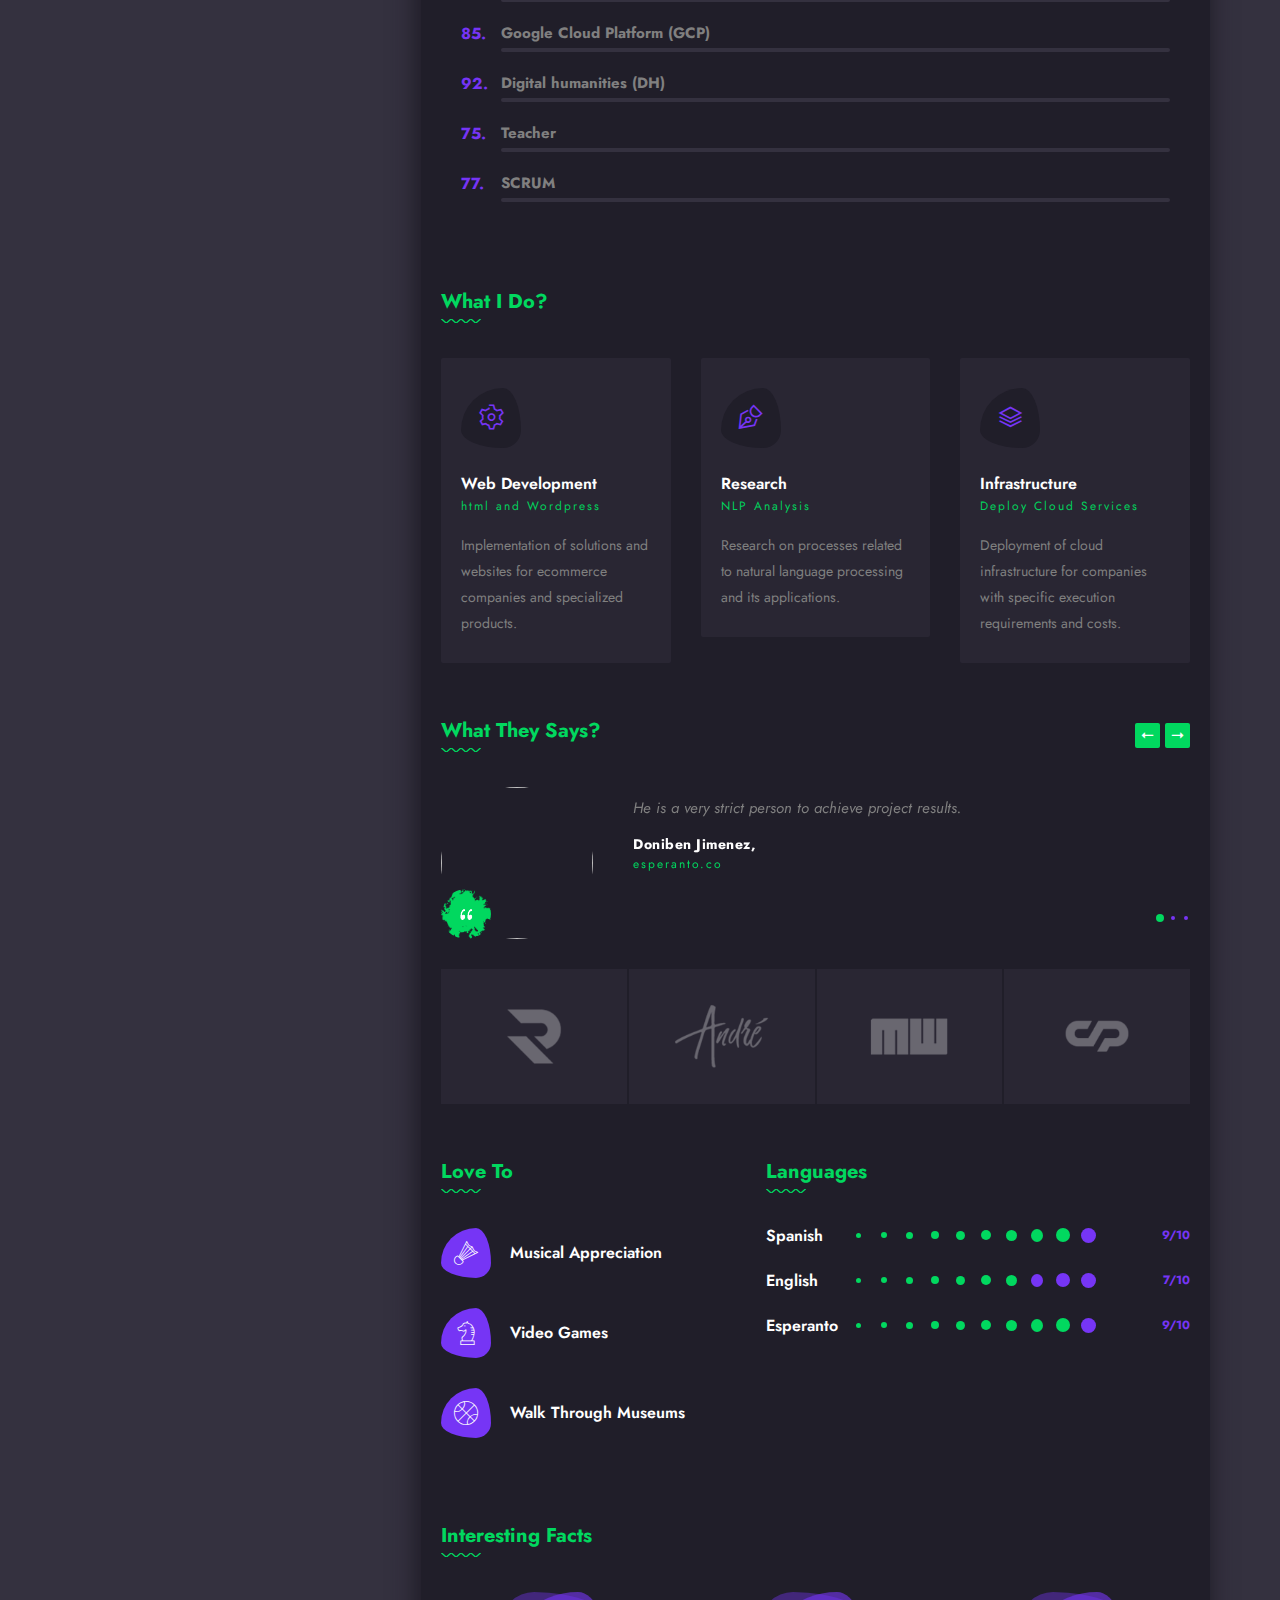
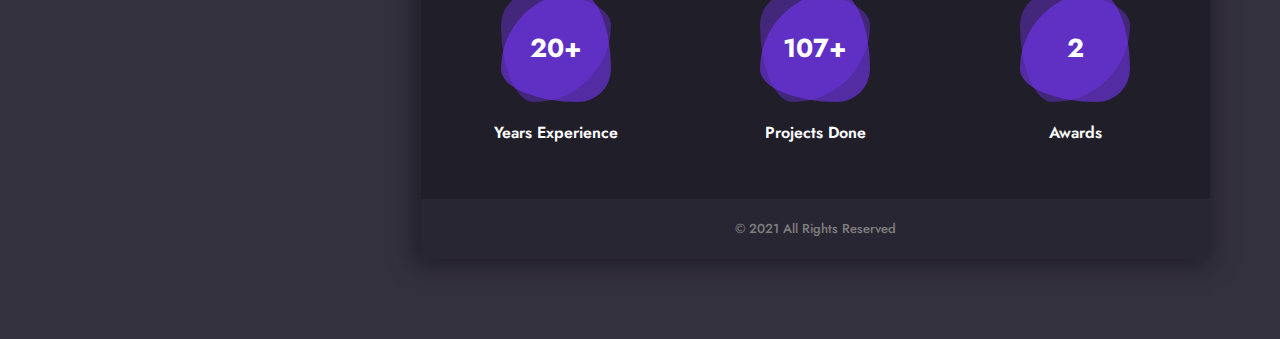
==== commit ab648e2b: "kvara" ====
--- a/index.html
+++ b/index.html
@@ -68,7 +68,7 @@
                             <polygon points="0 20, 100 20, 15 120" opacity=".8"></polygon>
                         </svg>
                         <div class="psContent">
-                            <h3>Arturo Crespo</h3>
+                            <h1>Arturo Crespo</h1>
                             <span>Developer - Master HD - SRE</span>
                         </div>
                     </div>
@@ -552,7 +552,8 @@
                                         <div class="testimonialSlider owl-carousel">
                                             <div class="singleTestimonial">
                                                 <div class="testiImg">
-                                                    <img src="https://png.pngtree.com/png-vector/20200329/ourlarge/pngtree-character-avatar-of-businessman-with-beard-png-image_2166772.jpg" alt="">
+                                                    <img src="https://png.pngtree.com/png-vector/20200329/ourlarge/pngtree-character-avatar-of-businessman-with-beard-png-image_2166772.jpg"
+                                                        alt="">
                                                     <span></span>
                                                 </div>
                                                 <div class="testicon">
@@ -567,7 +568,8 @@
                                             </div>
                                             <div class="singleTestimonial">
                                                 <div class="testiImg">
-                                                    <img src="https://png.pngtree.com/png-vector/20200329/ourlarge/pngtree-character-avatar-of-businessman-with-beard-png-image_2166772.jpg" alt="">
+                                                    <img src="https://png.pngtree.com/png-vector/20200329/ourlarge/pngtree-character-avatar-of-businessman-with-beard-png-image_2166772.jpg"
+                                                        alt="">
                                                     <span></span>
                                                 </div>
                                                 <div class="testicon">
@@ -582,7 +584,8 @@
                                             </div>
                                             <div class="singleTestimonial">
                                                 <div class="testiImg">
-                                                    <img src="https://png.pngtree.com/png-vector/20200329/ourlarge/pngtree-character-avatar-of-businessman-with-beard-png-image_2166772.jpg" alt="">
+                                                    <img src="https://png.pngtree.com/png-vector/20200329/ourlarge/pngtree-character-avatar-of-businessman-with-beard-png-image_2166772.jpg"
+                                                        alt="">
                                                     <span></span>
                                                 </div>
                                                 <div class="testicon">
@@ -727,13 +730,14 @@
                                     <div class="col-lg-4">
                                         <div class="pricingTable text-center">
                                             <i class="icon icon-Car"></i>
-                                            <h5>Starter Package</h5>
+                                            <h5>Consultancy</h5>
                                             <p>
-                                                Suitable for small business or Organizations.
+                                                For quick personal, educational or NGO inquiries.
                                             </p>
-                                            <h2>$27.00</h2>
-                                            <h6>per project</h6>
-                                            <a href="contact.html" class="btt_link"><i
+                                            <h2>$17.00</h2>
+                                            <h6>per hour</h6>
+                                            <a href="https://wa.me/573508698604?text=Hola,%20si%20quiero%20que%20hablemos"
+                                                target="_blank" class="btt_link"><i
                                                     class="icon icon-OpenedLock"></i><span>Let's Start</span></a>
                                         </div>
                                     </div>
@@ -742,11 +746,12 @@
                                             <i class="icon icon-Truck"></i>
                                             <h5>Business Package</h5>
                                             <p>
-                                                Suitable for medium business or Organizations.
+                                                For business inquiries that do not require execution.
                                             </p>
-                                            <h2>$47.00</h2>
-                                            <h6>per project</h6>
-                                            <a href="contact.html" class="btt_link"><i
+                                            <h2>$27.00</h2>
+                                            <h6>per hour</h6>
+                                            <a href="https://wa.me/573508698604?text=Hola,%20si%20quiero%20que%20hablemos"
+                                                target="_blank" class="btt_link"><i
                                                     class="icon icon-OpenedLock"></i><span>Let's Start</span></a>
                                         </div>
                                     </div>
@@ -755,11 +760,12 @@
                                             <i class="icon icon-BigTruck"></i>
                                             <h5>Pro Package</h5>
                                             <p>
-                                                Suitable for any business or Organizations.
+                                                To develop highly complex projects.
                                             </p>
-                                            <h2>$97.00</h2>
-                                            <h6>per project</h6>
-                                            <a href="contact.html" class="btt_link"><i
+                                            <h2>$37.00</h2>
+                                            <h6>per hour</h6>
+                                            <a href="https://wa.me/573508698604?text=Hola,%20si%20quiero%20que%20hablemos"
+                                                target="_blank" class="btt_link"><i
                                                     class="icon icon-OpenedLock"></i><span>Let's Start</span></a>
                                         </div>
                                     </div>
@@ -799,7 +805,7 @@
                                 <div class="row" id="Grid">
                                     <div class="col-lg-4 folio_effect mix app">
                                         <div class="folio_item">
-                                            <a href="single_folio.html" class="folio_item_thumbs">
+                                            <a href="https://esperanto.co" class="folio_item_thumbs">
                                                 <div class="folio_stack">
                                                     <div class="folio_decoration"></div>
                                                     <div class="folio_decoration"></div>
@@ -812,14 +818,16 @@
                                                 </div>
                                             </a>
                                             <div class="folio_content">
-                                                <h3 class="folio_title"><a href="single_folio.html">Graphic App</a></h3>
-                                                <p class="folio_cat"><a href="portfolio.html">App</a></p>
+                                                <h3 class="folio_title"><a href="https://esperanto.co">Azure
+                                                        infrastructure deployment</a>
+                                                </h3>
+                                                <p class="folio_cat"><a href="https://esperanto.co">Docker</a></p>
                                             </div>
                                         </div>
                                     </div>
                                     <div class="col-lg-4 folio_effect mix graphic">
                                         <div class="folio_item">
-                                            <a href="single_folio.html" class="folio_item_thumbs">
+                                            <a href="https://ecoquim.com.co/" class="folio_item_thumbs">
                                                 <div class="folio_stack">
                                                     <div class="folio_decoration"></div>
                                                     <div class="folio_decoration"></div>
@@ -832,15 +840,16 @@
                                                 </div>
                                             </a>
                                             <div class="folio_content">
-                                                <h3 class="folio_title"><a href="single_folio.html">Awesome
-                                                        Illustration</a></h3>
-                                                <p class="folio_cat"><a href="portfolio.html">UI/UX</a></p>
+                                                <h3 class="folio_title"><a href="https://ecoquim.com.co/">Mautic and CRM
+                                                        Deployment</a>
+                                                </h3>
+                                                <p class="folio_cat"><a href="https://ecoquim.com.co/">Web app</a></p>
                                             </div>
                                         </div>
                                     </div>
                                     <div class="col-lg-4 folio_effect mix dev">
                                         <div class="folio_item">
-                                            <a href="single_folio.html" class="folio_item_thumbs">
+                                            <a href="https://diogeneshoy.com/otros/analisis-de-sentimientos-con-nlp-azure/" class="folio_item_thumbs">
                                                 <div class="folio_stack">
                                                     <div class="folio_decoration"></div>
                                                     <div class="folio_decoration"></div>
@@ -853,9 +862,8 @@
                                                 </div>
                                             </a>
                                             <div class="folio_content">
-                                                <h3 class="folio_title"><a href="single_folio.html">Frontend
-                                                        Development</a></h3>
-                                                <p class="folio_cat"><a href="portfolio.html">Development</a></p>
+                                                <h3 class="folio_title"><a href="https://diogeneshoy.com/otros/analisis-de-sentimientos-con-nlp-azure/">NLP Research</a></h3>
+                                                <p class="folio_cat"><a href="https://diogeneshoy.com/otros/analisis-de-sentimientos-con-nlp-azure/">Development</a></p>
                                             </div>
                                         </div>
                                     </div>
--- a/assets/css/theme.css
+++ b/assets/css/theme.css
@@ -68,6 +68,14 @@
     width: 100%;
     padding: 30px 35px;
 }
+.psContent h1{
+    margin: 0 0 9px;
+    color: #FFF;
+    font-size: 23px;
+    font-weight: 600;
+    line-height: .8;
+    text-transform: capitalize;
+}
 .psContent h3{
     margin: 0 0 9px;
     color: #FFF;
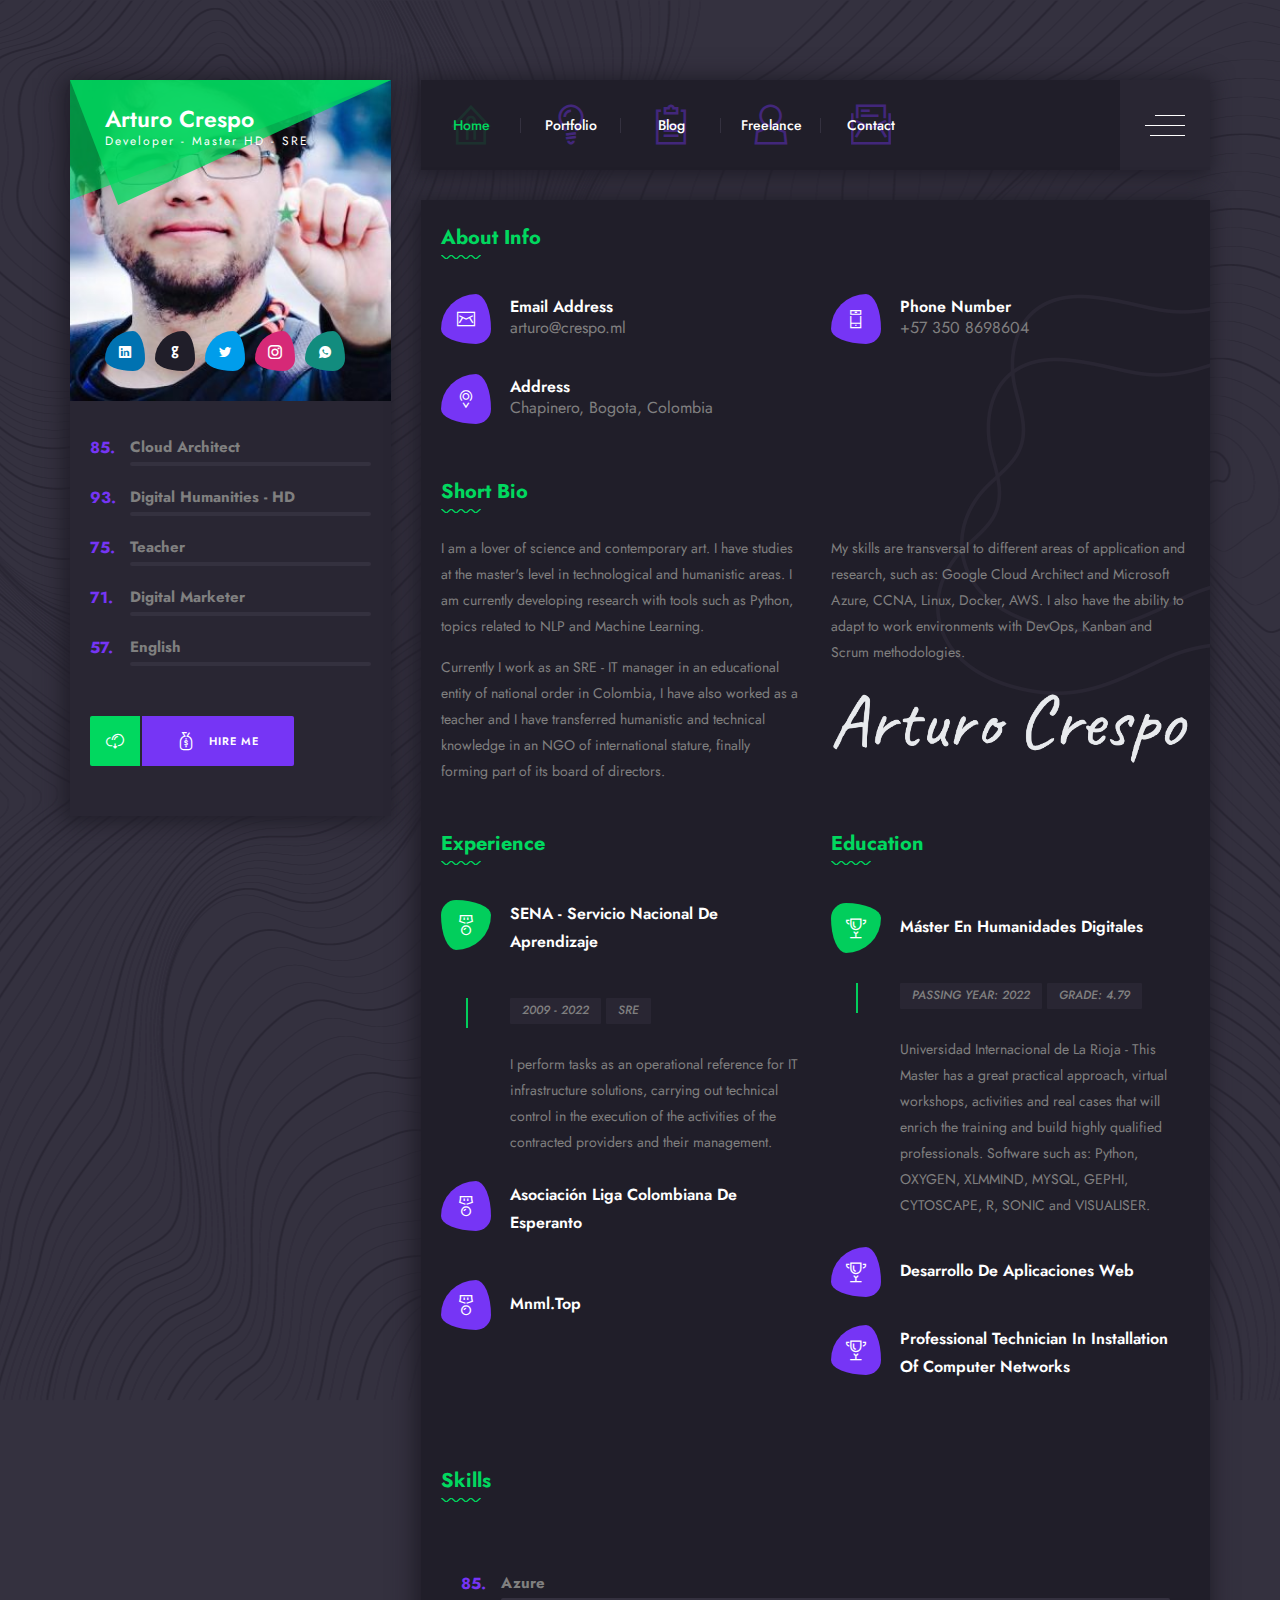
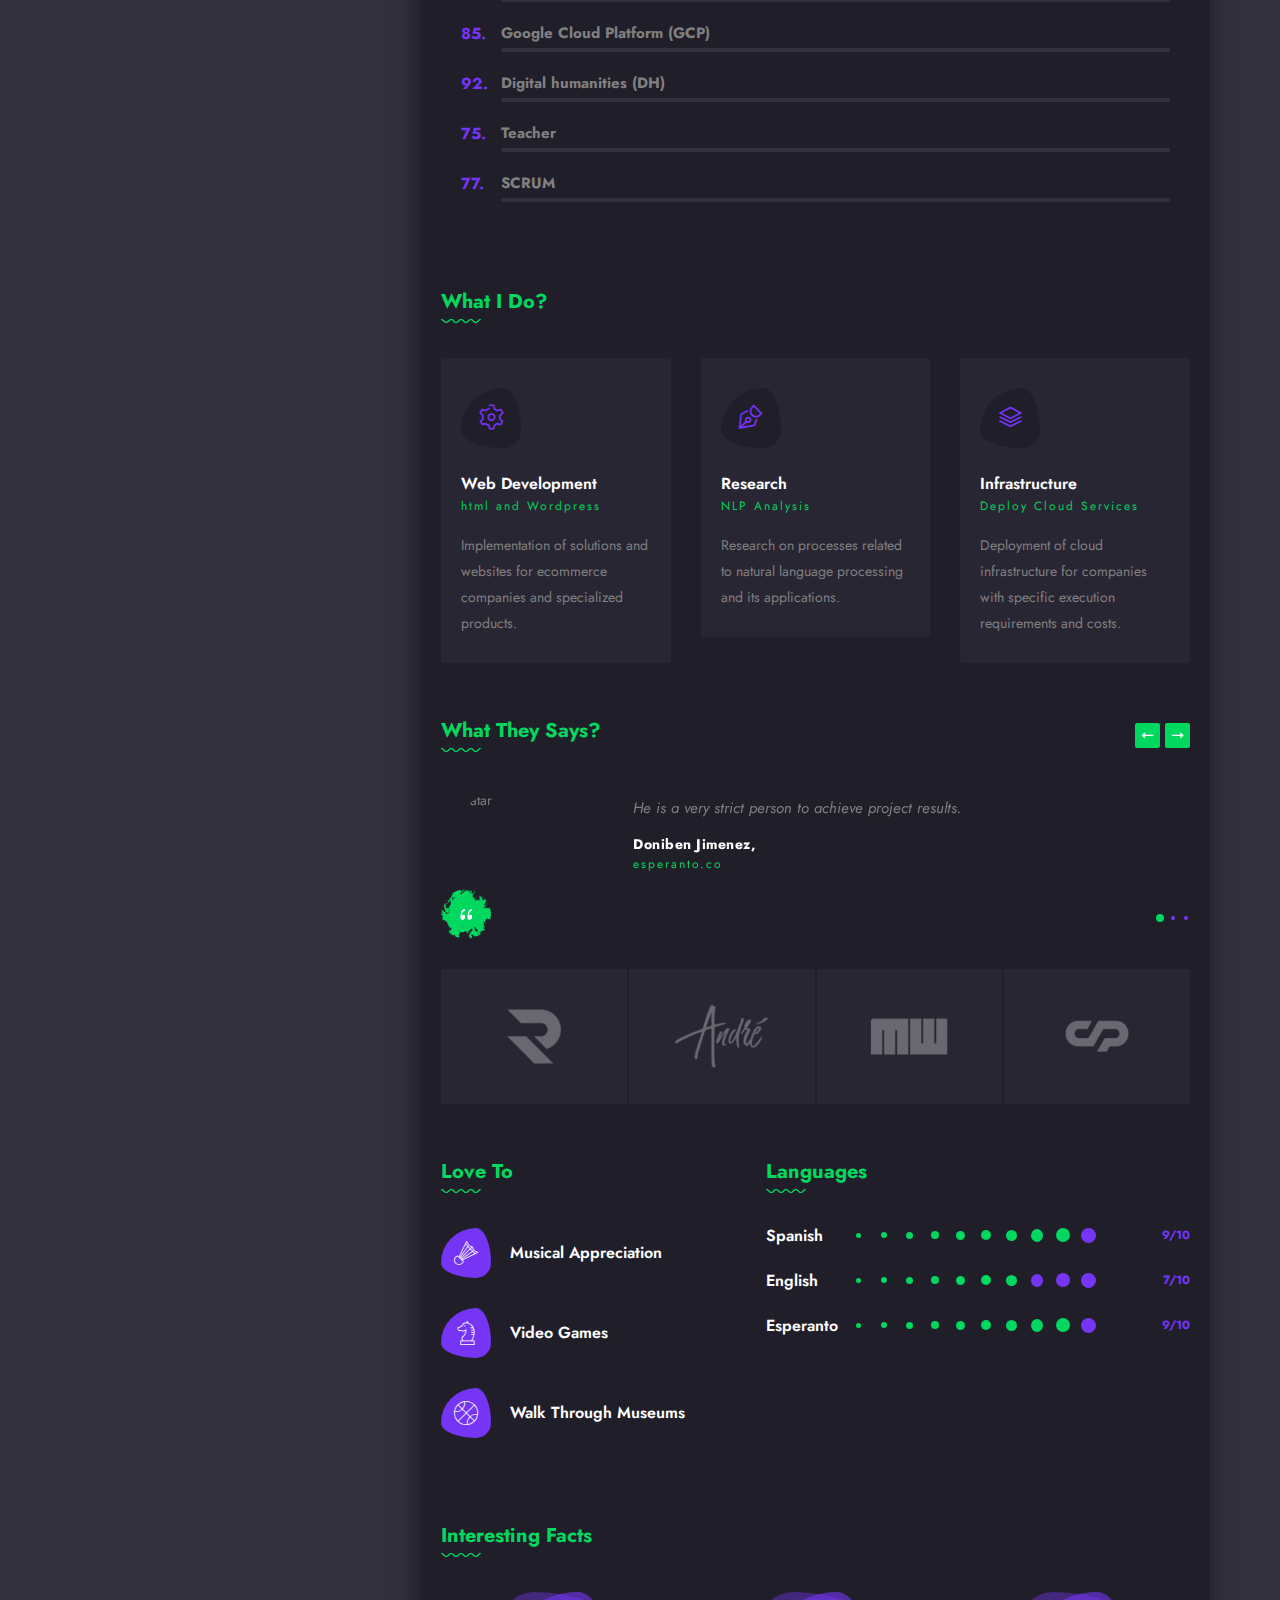
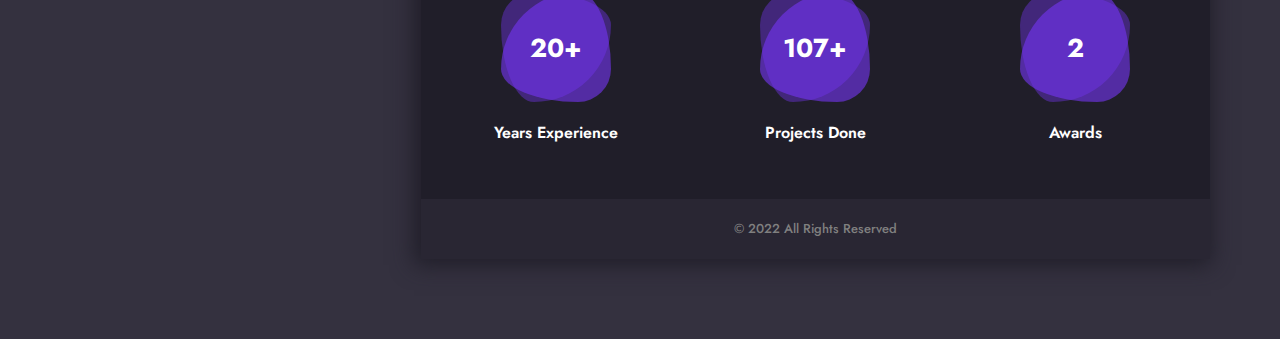
==== commit 76c0f3e3: "finala" ====
--- a/index.html
+++ b/index.html
@@ -142,7 +142,7 @@
                             <li class="active"><a href="#home"><i class="icon icon-House"></i><span>Home</span></a></li>
                             <li><a href="#portfolio"><i class="icon icon-Bulb"></i><span>Portfolio</span></a></li>
                             <li><a href="#blog"><i class="icon icon-ClipboardText"></i><span>Blog</span></a></li>
-                            <li><a href="#resume"><i class="icon icon-User"></i><span>Freelance</span></a></li>
+                            <li><a href="#freelance"><i class="icon icon-User"></i><span>Freelance</span></a></li>
                             <li><a href="#contact"><i class="icon icon-Imbox"></i><span>Contact</span></a></li>
                         </ul>
                     </nav>
@@ -150,84 +150,18 @@
                 </header>
                 <div class="sidebar">
                     <a href="javascript:void(0);" class="widget_closer"><i class="icofont-close-line"></i></a>
-                    <div class="row">
-                        <div class="col-lg-12">
-                            <h2 class="sectionTitle">Menu</h2>
-                        </div>
-                    </div>
-                    <div class="row">
-                        <div class="col-lg-12">
-                            <div class="row">
-                                <div class="col-lg-6">
-                                    <div class="icon_box_01">
-                                        <i class="icon icon-Mail"></i>
-                                        <h3>Email Address</h3>
-                                        <p>arturo@crespo.ml</p>
-                                    </div>
-                                </div>
-                                <div class="col-lg-6">
-                                    <div class="icon_box_01">
-                                        <i class="icon icon-Phone"></i>
-                                        <h3>Phone Number</h3>
-                                        <p>+57 350 8698604</p>
-                                    </div>
-                                </div>
-                                <div class="col-lg-6">
-                                    <div class="icon_box_01">
-                                        <i class="icon icon-Pointer"></i>
-                                        <h3>Address</h3>
-                                        <p><a href="https://goo.gl/maps/rAomtG4pdCFDCCyKA" target="_blank">Chapinero,
-                                                Bogota, Colombia</a></p>
-                                    </div>
-                                </div>
-                            </div>
-                        </div>
-                    </div>
-                    <div class="row">
-                        <div class="col-lg-12">
-                            <h2 class="sectionTitle">About Info</h2>
-                        </div>
-                    </div>
-                    <div class="row">
-                        <div class="col-lg-12">
-                            <div class="row">
-                                <div class="col-lg-6">
-                                    <div class="icon_box_01">
-                                        <i class="icon icon-Mail"></i>
-                                        <h3>Email Address</h3>
-                                        <p>arturo@crespo.ml</p>
-                                    </div>
-                                </div>
-                                <div class="col-lg-6">
-                                    <div class="icon_box_01">
-                                        <i class="icon icon-Phone"></i>
-                                        <h3>Phone Number</h3>
-                                        <p>+57 350 8698604</p>
-                                    </div>
-                                </div>
-                                <div class="col-lg-6">
-                                    <div class="icon_box_01">
-                                        <i class="icon icon-Pointer"></i>
-                                        <h3>Address</h3>
-                                        <p><a href="https://goo.gl/maps/rAomtG4pdCFDCCyKA" target="_blank">Chapinero,
-                                                Bogota, Colombia</a></p>
-                                    </div>
-                                </div>
-                            </div>
-                        </div>
-                    </div>
                     <div class="widget">
                         <h3 class="widget_title">Tags</h3>
                         <div class="tabclouds">
-                            <a href="#">Web Design</a>
-                            <a href="#">Development</a>
-                            <a href="#">CSS</a>
-                            <a href="#">Studio</a>
-                            <a href="#">Award</a>
-                            <a href="#">Mobile</a>
-                            <a href="#">IOS</a>
-                            <a href="#">UI / UX</a>
-                            <a href="#">Portfolio</a>
+                            <a>Web Design</a>
+                            <a>Development</a>
+                            <a>CSS</a>
+                            <a>Studio</a>
+                            <a>Award</a>
+                            <a>Mobile</a>
+                            <a>IOS</a>
+                            <a>UI / UX</a>
+                            <a>Portfolio</a>
                         </div>
                     </div>
                 </div>
@@ -553,7 +487,7 @@
                                             <div class="singleTestimonial">
                                                 <div class="testiImg">
                                                     <img src="https://png.pngtree.com/png-vector/20200329/ourlarge/pngtree-character-avatar-of-businessman-with-beard-png-image_2166772.jpg"
-                                                        alt="">
+                                                        alt="avatar">
                                                     <span></span>
                                                 </div>
                                                 <div class="testicon">
@@ -569,7 +503,7 @@
                                             <div class="singleTestimonial">
                                                 <div class="testiImg">
                                                     <img src="https://png.pngtree.com/png-vector/20200329/ourlarge/pngtree-character-avatar-of-businessman-with-beard-png-image_2166772.jpg"
-                                                        alt="">
+                                                        alt="avatar">
                                                     <span></span>
                                                 </div>
                                                 <div class="testicon">
@@ -585,7 +519,7 @@
                                             <div class="singleTestimonial">
                                                 <div class="testiImg">
                                                     <img src="https://png.pngtree.com/png-vector/20200329/ourlarge/pngtree-character-avatar-of-businessman-with-beard-png-image_2166772.jpg"
-                                                        alt="">
+                                                        alt="avatar">
                                                     <span></span>
                                                 </div>
                                                 <div class="testicon">
@@ -710,14 +644,14 @@
                             <div class="container-fluid">
                                 <div class="row">
                                     <div class="col-lg-12 text-center">
-                                        <div class="copyRight">&copy; 2021 All Rights Reserved</div>
+                                        <div class="copyRight">&copy; 2022 All Rights Reserved</div>
                                     </div>
                                 </div>
                             </div>
                         </footer>
                     </div>
                 </div>
-                <div class="bodyContent" id="resume">
+                <div class="bodyContent" id="freelance">
                     <div class="pageCointainer">
                         <section class="comonSection resumeSection">
                             <div class="container-fluid">
@@ -776,7 +710,7 @@
                             <div class="container-fluid">
                                 <div class="row">
                                     <div class="col-lg-12 text-center">
-                                        <div class="copyRight">&copy; 2021 All Rights Reserved</div>
+                                        <div class="copyRight">&copy; 2022 All Rights Reserved</div>
                                     </div>
                                 </div>
                             </div>
@@ -805,65 +739,77 @@
                                 <div class="row" id="Grid">
                                     <div class="col-lg-4 folio_effect mix app">
                                         <div class="folio_item">
-                                            <a href="https://esperanto.co" class="folio_item_thumbs">
+                                            <a href="https://esperanto.co" target="_blank" class="folio_item_thumbs">
                                                 <div class="folio_stack">
                                                     <div class="folio_decoration"></div>
                                                     <div class="folio_decoration"></div>
                                                     <div class="folio_decoration"></div>
                                                     <div class="folio_decoration"></div>
                                                     <div class="folio_img_holder">
-                                                        <img class="folio_img" src="assets/images/folio/4.jpg"
+                                                        <img class="folio_img" src="assets/images/folio/azure_logo.png"
                                                             alt="Image">
                                                     </div>
                                                 </div>
                                             </a>
                                             <div class="folio_content">
-                                                <h3 class="folio_title"><a href="https://esperanto.co">Azure
+                                                <h3 class="folio_title"><a href="https://esperanto.co"
+                                                        target="_blank">Azure
                                                         infrastructure deployment</a>
                                                 </h3>
-                                                <p class="folio_cat"><a href="https://esperanto.co">Docker</a></p>
+                                                <p class="folio_cat"><a href="https://esperanto.co"
+                                                        target="_blank">Docker</a></p>
                                             </div>
                                         </div>
                                     </div>
                                     <div class="col-lg-4 folio_effect mix graphic">
                                         <div class="folio_item">
-                                            <a href="https://ecoquim.com.co/" class="folio_item_thumbs">
+                                            <a href="https://ecoquim.com.co/" target="_blank" class="folio_item_thumbs">
                                                 <div class="folio_stack">
                                                     <div class="folio_decoration"></div>
                                                     <div class="folio_decoration"></div>
                                                     <div class="folio_decoration"></div>
                                                     <div class="folio_decoration"></div>
                                                     <div class="folio_img_holder">
-                                                        <img class="folio_img" src="assets/images/folio/5.jpg"
+                                                        <img class="folio_img" src="assets/images/folio/Mautic_Logo.png"
                                                             alt="Image">
                                                     </div>
                                                 </div>
                                             </a>
                                             <div class="folio_content">
-                                                <h3 class="folio_title"><a href="https://ecoquim.com.co/">Mautic and CRM
+                                                <h3 class="folio_title"><a href="https://ecoquim.com.co/"
+                                                        target="_blank">Mautic and CRM
                                                         Deployment</a>
                                                 </h3>
-                                                <p class="folio_cat"><a href="https://ecoquim.com.co/">Web app</a></p>
+                                                <p class="folio_cat"><a href="https://ecoquim.com.co/"
+                                                        target="_blank">Web app</a></p>
                                             </div>
                                         </div>
                                     </div>
                                     <div class="col-lg-4 folio_effect mix dev">
                                         <div class="folio_item">
-                                            <a href="https://diogeneshoy.com/otros/analisis-de-sentimientos-con-nlp-azure/" class="folio_item_thumbs">
+                                            <a href="https://diogeneshoy.com/otros/analisis-de-sentimientos-con-nlp-azure/"
+                                                target="_blank" class="folio_item_thumbs">
                                                 <div class="folio_stack">
                                                     <div class="folio_decoration"></div>
                                                     <div class="folio_decoration"></div>
                                                     <div class="folio_decoration"></div>
                                                     <div class="folio_decoration"></div>
                                                     <div class="folio_img_holder">
-                                                        <img class="folio_img" src="assets/images/folio/6.jpg"
+                                                        <img class="folio_img"
+                                                            src="assets/images/folio/natural_language_processing_2.png"
                                                             alt="Image">
                                                     </div>
                                                 </div>
                                             </a>
                                             <div class="folio_content">
-                                                <h3 class="folio_title"><a href="https://diogeneshoy.com/otros/analisis-de-sentimientos-con-nlp-azure/">NLP Research</a></h3>
-                                                <p class="folio_cat"><a href="https://diogeneshoy.com/otros/analisis-de-sentimientos-con-nlp-azure/">Development</a></p>
+                                                <h3 class="folio_title"><a
+                                                        href="https://diogeneshoy.com/otros/analisis-de-sentimientos-con-nlp-azure/"
+                                                        target="_blank">NLP
+                                                        Research</a></h3>
+                                                <p class="folio_cat"><a
+                                                        href="https://diogeneshoy.com/otros/analisis-de-sentimientos-con-nlp-azure/"
+                                                        target="_blank">Development</a>
+                                                </p>
                                             </div>
                                         </div>
                                     </div>
@@ -874,7 +820,7 @@
                             <div class="container-fluid">
                                 <div class="row">
                                     <div class="col-lg-12 text-center">
-                                        <div class="copyRight">&copy; 2021 All Rights Reserved</div>
+                                        <div class="copyRight">&copy; 2022 All Rights Reserved</div>
                                     </div>
                                 </div>
                             </div>
@@ -894,60 +840,74 @@
                                     <div class="col-lg-6">
                                         <div class="blogItem text-left">
                                             <div class="biThumb">
-                                                <img src="assets/images/blog/2.jpg" alt="" />
+                                                <img src="assets/images/blog/blog-nlp.png" alt="NLP Reaserch" />
                                                 <div class="biMeta">
-                                                    <a href="blog.html">Bellamy</a><a href="blog.html">02 Apr, 2021</a>
+                                                    <a href="https://diogeneshoy.com/humanidades-digitales/analisis-de-sentimientos-con-nlp-azure/"
+                                                        target="_blank">Arturo</a><a
+                                                        href="https://diogeneshoy.com/humanidades-digitales/analisis-de-sentimientos-con-nlp-azure/"
+                                                        target="_blank">03
+                                                        Apr, 2021</a>
                                                 </div>
                                             </div>
                                             <div class="biDetails">
-                                                <h3><a href="single_blog.html">A Technology Success Story You'll Never
-                                                        Believe</a></h3>
+                                                <h3><a href="https://diogeneshoy.com/humanidades-digitales/analisis-de-sentimientos-con-nlp-azure/"
+                                                        target="_blank">NLP
+                                                        Research with Azure AI</a></h3>
                                                 <p>
-                                                    Morbi ullamcorper vel nunc quis venenatis. Ut auctor dapibus
-                                                    dignissim. Sed tincidunt non odio id dignissim donec.
+                                                    Sentiment analysis with Azure NLP and its application with python.
                                                 </p>
-                                                <a href="single_blog.html" class="btt_link"><span>Read More</span></a>
-                                                <span class="blogCount">02</span>
+                                                <a href="https://diogeneshoy.com/humanidades-digitales/analisis-de-sentimientos-con-nlp-azure/"
+                                                    target="_blank" class="btt_link"><span>Read More</span></a>
+                                                <span class="blogCount">07</span>
                                             </div>
                                         </div>
                                     </div>
                                     <div class="col-lg-6">
                                         <div class="blogItem text-left">
                                             <div class="biThumb">
-                                                <img src="assets/images/blog/3.jpg" alt="" />
+                                                <img src="assets/images/blog/blog-mautic.png" alt="Mautic Marketing" />
                                                 <div class="biMeta">
-                                                    <a href="blog.html">Bellamy</a><a href="blog.html">02 Apr, 2021</a>
+                                                    <a href="https://wordpress.tv/2020/09/14/arturo-crespo-implementado-embudos-de-marketing-para-impulsar-tus-conversiones-con-wordpress-y-mautic/"
+                                                        target="_blank">Arturo</a><a
+                                                        href="https://wordpress.tv/2020/09/14/arturo-crespo-implementado-embudos-de-marketing-para-impulsar-tus-conversiones-con-wordpress-y-mautic/"
+                                                        target="_blank">07
+                                                        Jan, 2021</a>
                                                 </div>
                                             </div>
                                             <div class="biDetails">
-                                                <h3><a href="single_blog.html">The Worst Videos of All Time About
-                                                        Technology</a></h3>
+                                                <h3><a href="https://wordpress.tv/2020/09/14/arturo-crespo-implementado-embudos-de-marketing-para-impulsar-tus-conversiones-con-wordpress-y-mautic/"
+                                                        target="_blank">Sales
+                                                        funnel conference with Mautic</a></h3>
                                                 <p>
-                                                    Morbi ullamcorper vel nunc quis venenatis. Ut auctor dapibus
-                                                    dignissim. Sed tincidunt non odio id dignissim donec.
+                                                    Conference on how to implement marketing funnels.
                                                 </p>
-                                                <a href="single_blog.html" class="btt_link"><span>Read More</span></a>
-                                                <span class="blogCount">03</span>
+                                                <a href="https://wordpress.tv/2020/09/14/arturo-crespo-implementado-embudos-de-marketing-para-impulsar-tus-conversiones-con-wordpress-y-mautic/"
+                                                    target="_blank" class="btt_link"><span>Read More</span></a>
+                                                <span class="blogCount">06</span>
                                             </div>
                                         </div>
                                     </div>
                                     <div class="col-lg-6">
                                         <div class="blogItem text-left">
                                             <div class="biThumb">
-                                                <img src="assets/images/blog/4.jpg" alt="" />
+                                                <img src="assets/images/blog/blog-hd.png" alt="What is HD?" />
                                                 <div class="biMeta">
-                                                    <a href="blog.html">Bellamy</a><a href="blog.html">02 Apr, 2021</a>
+                                                    <a href="https://diogeneshoy.com/humanidades-digitales/debate-sobre-lo-que-es-y-no-es-hd/"
+                                                        target="_blank">Arturo</a><a
+                                                        href="https://diogeneshoy.com/humanidades-digitales/debate-sobre-lo-que-es-y-no-es-hd/"
+                                                        target="_blank">05
+                                                        Apr, 2020</a>
                                                 </div>
                                             </div>
                                             <div class="biDetails">
-                                                <h3><a href="single_blog.html">20 Resources That'll Make You Better at
-                                                        Technology</a></h3>
+                                                <h3><a href="https://diogeneshoy.com/humanidades-digitales/debate-sobre-lo-que-es-y-no-es-hd/"
+                                                        target="_blank">What are the digital humanities?</a></h3>
                                                 <p>
-                                                    Morbi ullamcorper vel nunc quis venenatis. Ut auctor dapibus
-                                                    dignissim. Sed tincidunt non odio id dignissim donec.
+                                                    Article that addresses my opinion about what HD are and are not.
                                                 </p>
-                                                <a href="single_blog.html" class="btt_link"><span>Read More</span></a>
-                                                <span class="blogCount">04</span>
+                                                <a href="https://diogeneshoy.com/humanidades-digitales/debate-sobre-lo-que-es-y-no-es-hd/"
+                                                    target="_blank" class="btt_link"><span>Read More</span></a>
+                                                <span class="blogCount">05</span>
                                             </div>
                                         </div>
                                     </div>
@@ -958,7 +918,7 @@
                             <div class="container-fluid">
                                 <div class="row">
                                     <div class="col-lg-12 text-center">
-                                        <div class="copyRight">&copy; 2021 All Rights Reserved</div>
+                                        <div class="copyRight">&copy; 2022 All Rights Reserved</div>
                                     </div>
                                 </div>
                             </div>
@@ -1010,7 +970,7 @@
                             <div class="container-fluid">
                                 <div class="row">
                                     <div class="col-lg-12 text-center">
-                                        <div class="copyRight">&copy; 2021 All Rights Reserved</div>
+                                        <div class="copyRight">&copy; 2022 All Rights Reserved</div>
                                     </div>
                                 </div>
                             </div>
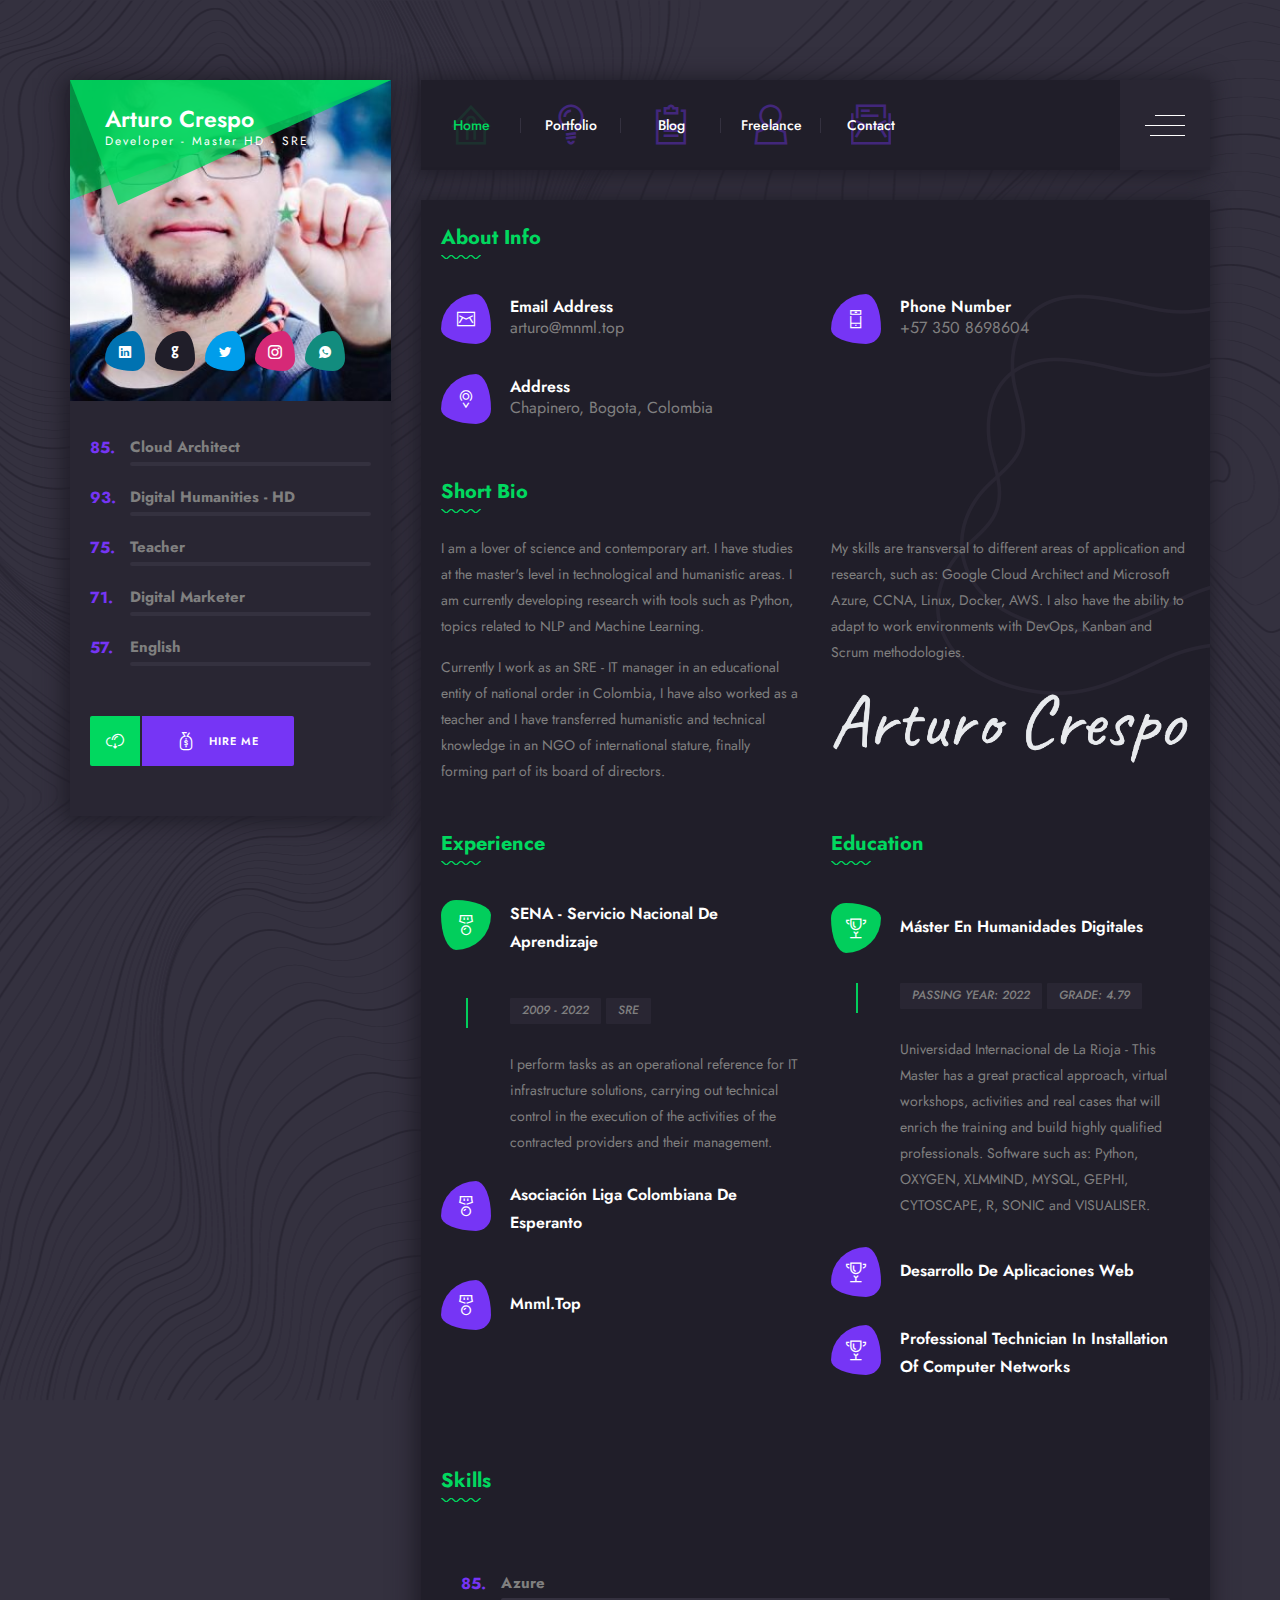
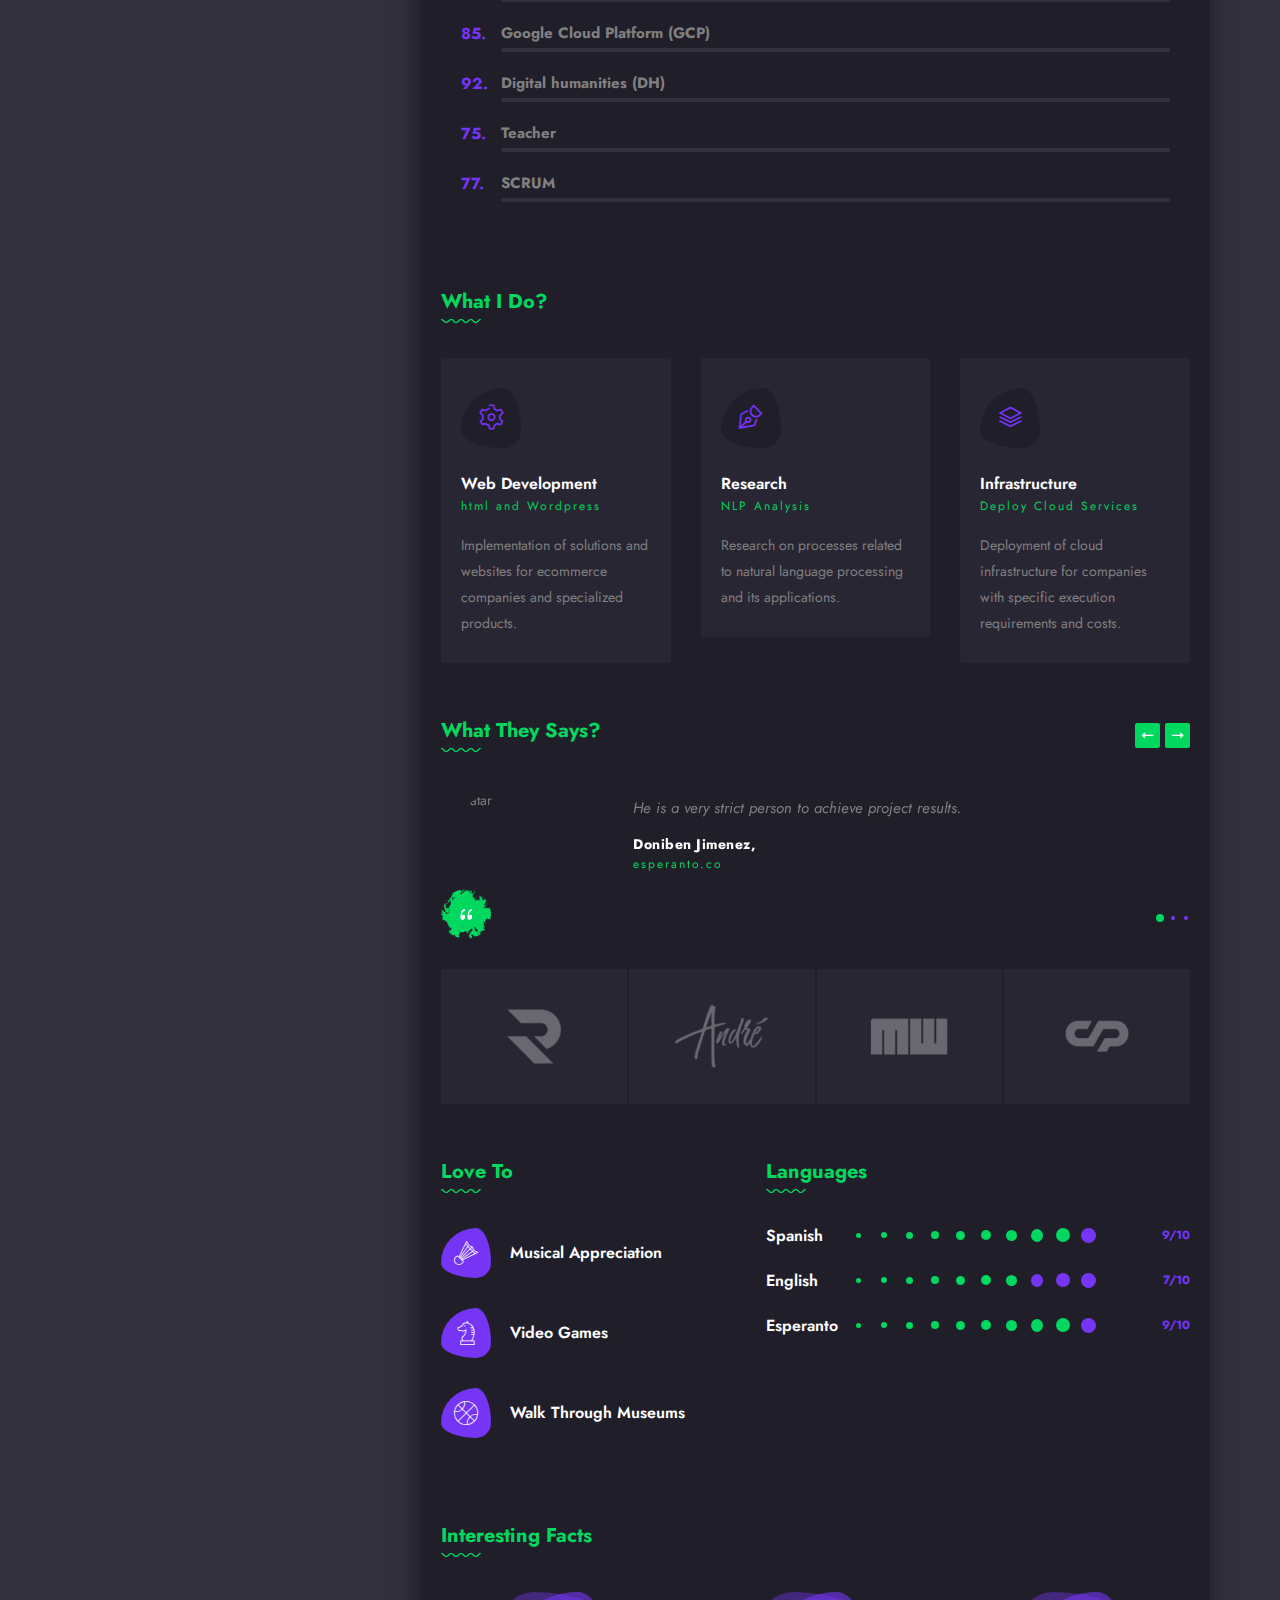
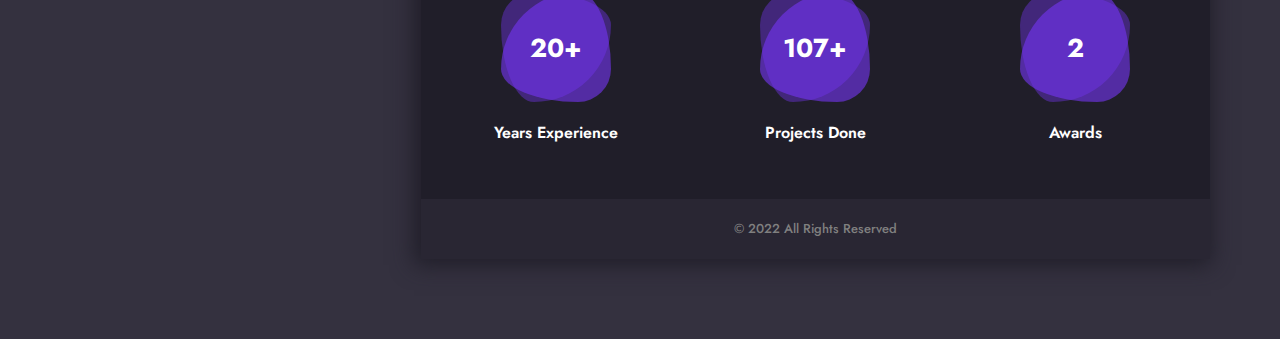
==== commit 976096de: "Update index.html" ====
--- a/index.html
+++ b/index.html
@@ -182,7 +182,7 @@
                                                 <div class="icon_box_01">
                                                     <i class="icon icon-Mail"></i>
                                                     <h3>Email Address</h3>
-                                                    <p>arturo@crespo.ml</p>
+                                                    <p>arturo@mnml.top</p>
                                                 </div>
                                             </div>
                                             <div class="col-lg-6">
@@ -440,7 +440,7 @@
                                             <div class="i_div">
                                                 <i class="icon icon-Settings"></i>
                                             </div>
-                                            <h3><a href="javascript:void(0);">Web Development</a></h3>
+                                            <h3><a>Web Development</a></h3>
                                             <h5>html and Wordpress</h5>
                                             <p>
                                                 Implementation of solutions and websites for ecommerce companies and
@@ -454,7 +454,7 @@
                                             <div class="i_div">
                                                 <i class="icon icon-Pen"></i>
                                             </div>
-                                            <h3><a href="javascript:void(0);">Research</a></h3>
+                                            <h3><a>Research</a></h3>
                                             <h5>NLP Analysis</h5>
                                             <p>
                                                 Research on processes related to natural language processing and its
@@ -467,7 +467,7 @@
                                             <div class="i_div">
                                                 <i class="icon icon-Layers"></i>
                                             </div>
-                                            <h3><a href="javascript:void(0);">Infrastructure</a></h3>
+                                            <h3><a>Infrastructure</a></h3>
                                             <h5>Deploy Cloud Services</h5>
                                             <p>
                                                 Deployment of cloud infrastructure for companies with specific execution
@@ -540,27 +540,27 @@
                                     <div class="col-lg-12">
                                         <div class="clientSlider owl-carousel">
                                             <div class="sliderItem">
-                                                <a href="javascript:void(0);">
+                                                <a>
                                                     <img src="assets/images/client/8.png" alt="Client" />
                                                 </a>
                                             </div>
                                             <div class="sliderItem">
-                                                <a href="javascript:void(0);">
+                                                <a>
                                                     <img src="assets/images/client/9.png" alt="Client" />
                                                 </a>
                                             </div>
                                             <div class="sliderItem">
-                                                <a href="javascript:void(0);">
+                                                <a>
                                                     <img src="assets/images/client/10.png" alt="Client" />
                                                 </a>
                                             </div>
                                             <div class="sliderItem">
-                                                <a href="javascript:void(0);">
+                                                <a>
                                                     <img src="assets/images/client/11.png" alt="Client" />
                                                 </a>
                                             </div>
                                             <div class="sliderItem">
-                                                <a href="javascript:void(0);">
+                                                <a>
                                                     <img src="assets/images/client/12.png" alt="Client" />
                                                 </a>
                                             </div>
@@ -945,7 +945,7 @@
                                         <div class="icon_box_01">
                                             <i class="icon icon-Mail"></i>
                                             <h3>Email Address</h3>
-                                            <p>arturo@crespo.ml</p>
+                                            <p>arturo@mnml.top</p>
                                         </div>
                                         <div class="icon_box_01">
                                             <i class="icon icon-Phone"></i>
@@ -1021,4 +1021,4 @@
     <!-- End Include All JS -->
 </body>
 
-</html>+</html>
